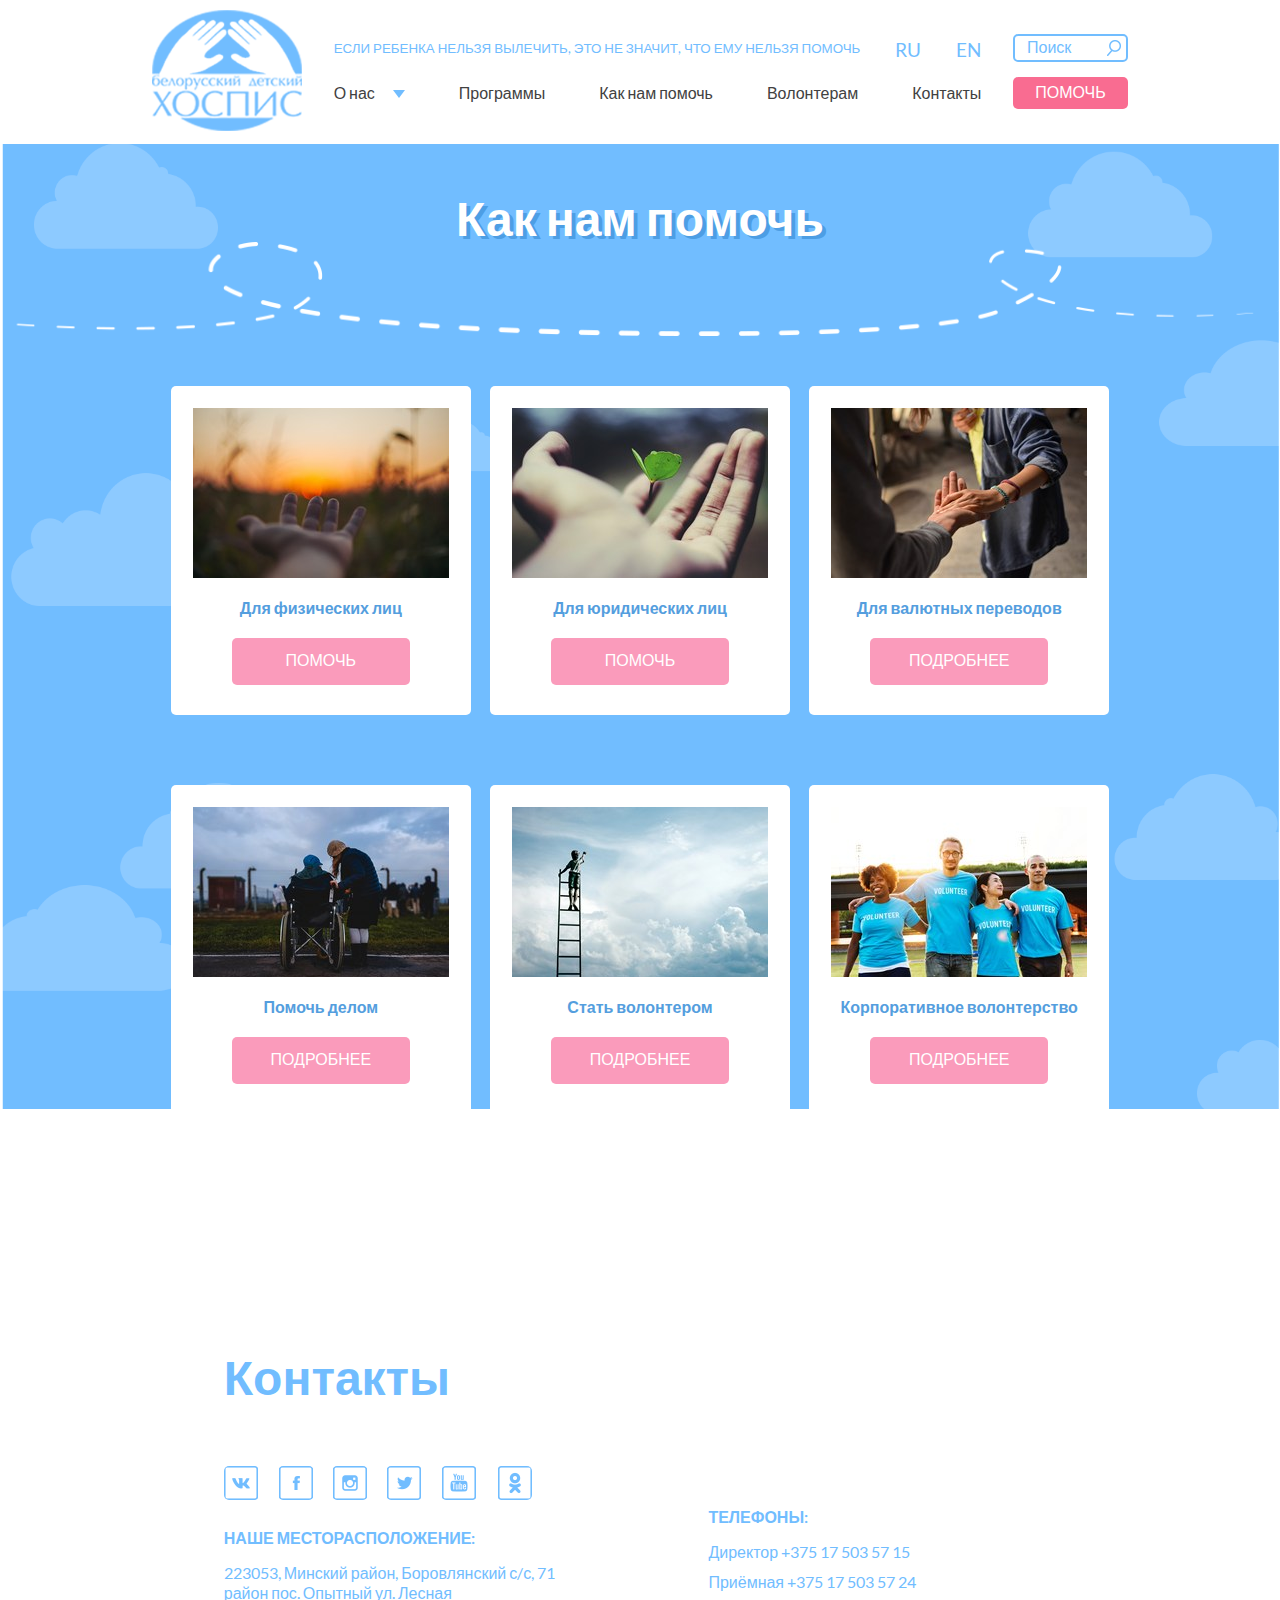
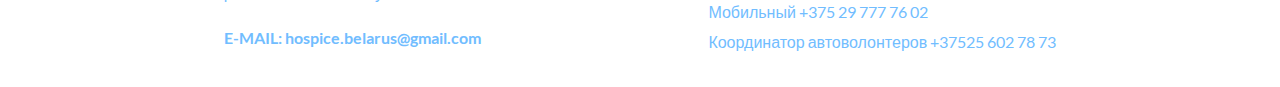
==== help.html @ 26481504 "remained one page" ====
<!DOCTYPE html>
	<html lang="ru">
	<head>
		<meta charset="UTF-8">
		<meta name="viewport" content="width=device-width, initial-scale=1, maximum-scale=1.0, user-scalable=no">  
		<title>Как нам помочь</title>

		<meta name="description" content="Новости белорусского детского ХОСПИСА" />
		<meta name="keywords" content="Белорусский детский ХОСПИС" />
		<link rel="shortcut icon" href="img/favicon.ico">
		
		<link rel="stylesheet" type="text/css" href="libs/slick/slick.css"/>
		<link rel="stylesheet" type="text/css" href="libs/slick/slick-theme.css"/>
		<link rel="stylesheet" href="css/fonts.css" />
		<link rel="stylesheet" href="css/main.css" />
		<link rel="stylesheet" href="css/media.css" />
	</head>
	<body>
	
	<div class="help">	

	<!--****** Header-section ******-->	

		<header class="header header--white">
			<div class="header__wrap">
				<a class="logo__wrap" href="home.html"> 
					<img class="logo"  src="img/logo-blue.png" alt="Logo">
				</a>	

				<div class="header__descr">	
					<div class="header__top">	
						<div class="header__text">Если ребенка нельзя вылечить, это не значит, что ему нельзя помочь</div>
						<div class="ru">RU</div>
						<div class="en">EN</div>							
					</div>
					
					<nav class="header__bottom">
						<a href="#" class="menu__icon">
							<span></span>
							<span></span>
							<span></span>
							<span></span>
						</a>
						<ul class="menu menu__links">
							<li class="menu__links-item menu__drop-down"><a href="#">О нас</a>
								<ul class="submenu">
						            <li class="submenu__links-item"><a class="submenu__links" href=#>История</a></li>
						            <li class="submenu__links-item"><a class="submenu__links" href="palliativ.html">Что такое паллиатив?</a></li>
						            <li class="submenu__links-item"><a class="submenu__links" href="team.html">Наша команда</a></li>
						            <li class="submenu__links-item"><a class="submenu__links" href=#>Наши попечители</a></li>
						            <li class="submenu__links-item"><a class="submenu__links" href="projects.html">Проекты</a></li>
						            <li class="submenu__links-item"><a class="submenu__links" href=#>Отчеты</a></li>
						            <li class="submenu__links-item"><a class="submenu__links" href=#>Лесная поляна</a></li>
						            <li class="submenu__links-item"><a class="submenu__links" href=#>Нам помогают</a></li>
						            <li class="submenu__links-item"><a class="submenu__links" href="library.html">Библиотека</a></li>
						            <li class="submenu__links-item"><a class="submenu__links" href="review.html">Отзывы</a></li>
						        </ul>
							</li>
							<li class="menu__links-item"><a href="#programmy">Программы</a></li>
							<li class="menu__links-item"><a href="help.html">Как нам помочь</a></li>
							<li class="menu__links-item"><a href="#volonteram">Волонтерам</a></li>
							<li class="menu__links-item"><a href="#contacts">Контакты</a></li>
						</ul>
									            
					</nav><!-- /end of Header__bottom -->	
				
				</div><!-- /end of Header__descr -->

				<div class="logo__input">
					<form action="#" method="post" class="search">
						<input type="search" name="search" placeholder="Поиск" class="search__input" />
					</form>	
					<a href="help.html" class="button button__help">Помочь</a>	
				</div>
			</div><!-- /end of Header__top -->				
		</header>

	<!--*************** Help-section ***************-->
	
		<section class="news section__bg">
			<h2 class="white__title">Как нам помочь</h2>
			
			<img class="line" src="img/line.png" alt="line">

			<div class="news__container">
				
				<div class="news__wrap">
				
					<div class="news__item">
						<div class="news__item-wrap">
						<div class="help__img">
							<img src="img/help/1.jpg" alt="Наша команда" class="help__img-item">
						</div>						
													
							<h4>Для физических лиц</h4>
							
						</div>	
						<button class="button button__more">Помочь</button>

					</div>
				</div>

				<div class="news__wrap">
					
					<div class="news__item">
						<div class="news__item-wrap">
							<div class="help__img">
							<img src="img/help/2.jpg" alt="Наша команда" class="help__img-item">
						</div>
							<h4>Для юридических лиц</h4>
							
						</div>	
						<button class="button button__more">Помочь</button>

					</div>
				</div>

				<div class="news__wrap">
					
					<div class="news__item">
						<div class="news__item-wrap">
							<div class="help__img">
							<img src="img/help/3.jpg" alt="Наша команда" class="help__img-item">
						</div>
							<h4>Для валютных переводов</h4>
							
						</div>	
						<button class="button button__more">Подробнее</button>
					</div>
				</div>

				<div class="news__wrap">
					
					<div class="news__item">
						<div class="news__item-wrap">
							<div class="help__img">
							<img src="img/help/4.jpg" alt="Наша команда" class="help__img-item">
						</div>
							<h4>Помочь делом</h4>
							
						</div>	
						<button class="button button__more">Подробнее</button>
					</div>
				</div>

				<div class="news__wrap">
					
					<div class="news__item">
						<div class="news__item-wrap">
							<div class="help__img">
							<img src="img/help/5.jpg" alt="Наша команда" class="help__img-item">
						</div>
							<h4>Стать волонтером</h4>
							
						</div>	
						<button class="button button__more">Подробнее</button>
					</div>
				</div>

				<div class="news__wrap">
					
					<div class="news__item">
						<div class="news__item-wrap">
							<div class="help__img">
							<img src="img/help/6.jpg" alt="Наша команда" class="help__img-item">
						</div>
							<h4>Корпоративное волонтерство</h4>
							
						</div>	
						<button class="button button__more">Подробнее</button>
					</div>
				</div>

			</div><!-- /end of News__container -->

			
			<img class="line-1" src="img/line.png" alt="line">

		</section><!-- /end of News -->

	<!--******* Contacts-section *******-->

		<section id="contacts" class="contacts contacts--white">
			<div class="contacts__container">
				
				<div class="contacts__wrap">
					<div class="contacts-1">
						<h2>Контакты</h2>
						<div class="scl__icons">
							<a href="#"><img src="img/scls-news/vk.png" alt="VK"></a>
							<a href="#"><img src="img/scls-news/fb.png" alt="Facebook"></a>
							<a href="#"><img src="img/scls-news/im.png" alt="Instagram"></a>
							<a href="#"><img src="img/scls-news/tw.png" alt="Twitter"></a>
							<a href="#"><img src="img/scls-news/yb.png" alt="Youtube"></a>
							<a href="#"><img src="img/scls-news/ok.png" alt="OK"></a>
						</div>					

						<h5>НАШЕ МЕСТОРАСПОЛОЖЕНИЕ:</h5>
						<p>223053, Минский район, Боровлянский с/с, 71<br> район пос. Опытный ул. Лесная</p>
						<h5>E-MAIL: <a class="mail" href="mailto:hospice.belarus@gmail.com">hospice.belarus@gmail.com</a></h5>
					</div>

					<div class="contacts-2">
						<h5>ТЕЛЕФОНЫ:</h5>
						<p>Директор <a class="tel" href="tel:+375175035715">+375 17 503 57 15</a></p>
						<p>Приёмная <a class="tel" href="tel:+375175035724">+375 17 503 57 24</a></p>
						<p>Мобильный <a class="tel" href="tel:+375297777602">+375 29 777 76 02</a></p>
						<p>Координатор автоволонтеров <a class="tel" href="tel:+375256027873">+37525 602 78 73</a></p>
					</div>	
				</div><!-- /end of Contacts__wrap -->

			</div><!-- /end of Contacts__container -->
		</section><!-- /end of Contacts -->

	</div><!-- /end of Our__news -->

		<script src="libs/jquery/jquery-1.11.2.min.js"></script>
		<script src="libs/slick/slick.min.js"></script>
		<script src="js/common.js"></script>
			
	</body>
	</html>
---- css/fonts.css ----
@font-face {
    font-family: 'Lato';
    font-style: normal;
    font-weight: 400;
    src: url('../fonts/Lato/Lato-Regular.eot');
    src: url('../fonts/Lato/Lato-Regular.eot?#iefix')format("embedded-opentype"),
    url('../fonts/Lato/Lato-Regular.woff') format('woff'),
    url('../fonts/Lato/Lato-Regular.ttf') format('truetype');
}
@font-face {
    font-family: 'Lato';
    font-style: italic;
    font-weight: 400;
    src: url('../fonts/Lato/Lato-Italic.eot');
    src: url('../fonts/Lato/Lato-Italic.eot?#iefix')format("embedded-opentype"),
    url('../fonts/Lato/Lato-Italic.woff') format('woff'),
    url('../fonts/Lato/Lato-Italic.ttf') format('truetype');
}
@font-face {
    font-family: 'Lato';
    font-style: normal;
    font-weight: 300;
    src: url('../fonts/Lato/Lato-Light.eot');
    src: url('../fonts/Lato/Lato-Light.eot?#iefix')format("embedded-opentype"),
    url('../fonts/Lato/Lato-Light.woff') format('woff'),
    url('../fonts/Lato/Lato-Light.ttf') format('truetype');
}
@font-face {
    font-family: 'Lato';
    font-style: italic;
    font-weight: 300;
    src: url('../fonts/Lato/Lato-LightItalic.eot');
    src: url('../fonts/Lato/Lato-LightItalic.eot?#iefix')format("embedded-opentype"),
    url('../fonts/Lato/Lato-LightItalic.woff') format('woff'),
    url('../fonts/Lato/Lato-LightItalic.ttf') format('truetype');
}
@font-face {
    font-family: 'Lato';
    font-style: normal;
    font-weight: bold;
    src: url('../fonts/Lato/Lato-Bold.eot');
    src: url('../fonts/Lato/Lato-Bold.eot?#iefix')format("embedded-opentype"),
    url('../fonts/Lato/Lato-Bold.woff') format('woff'),
    url('../fonts/Lato/Lato-Bold.ttf') format('truetype');
}
@font-face {
    font-family: 'Lato';
    font-style: italic;
    font-weight: bold;
    src: url('../fonts/Lato/Lato-BoldItalic.eot');
    src: url('../fonts/Lato/Lato-BoldItalic.eot?#iefix')format("embedded-opentype"),
    url('../fonts/Lato/Lato-BoldItalic.woff') format('woff'),
    url('../fonts/Lato/Lato-BoldItalic.ttf') format('truetype');
}
@font-face {
    font-family: 'Lato';
    font-style: normal;
    font-weight: 900;../
    src: url('../fonts/Lato/Lato-Black.eot');
    src: url('../fonts/Lato/Lato-Black.eot?#iefix')format("embedded-opentype"),
    url('../fonts/Lato/Lato-Black.woff') format('woff'),
    url('../fonts/Lato/Lato-Black.ttf') format('truetype');
}
@font-face {
    font-family: 'Lato';
    font-style: italic;
    font-weight: 900;
    src: url('../fonts/Lato/Lato-BlackItalic.eot');
    src: url('../fonts/Lato/Lato-BlackItalic.eot?#iefix')format("embedded-opentype"),
    url('../fonts/Lato/Lato-BlackItalic.woff') format('woff'),
    url('../fonts/Lato/Lato-BlackItalic.ttf') format('truetype');
}
---- css/main.css ----
html, body {
	width: 100%;
	margin: 0;
	padding: 0;
	font-family: 'Lato', sans-serif;
	font-size: 16px;
}
a.button,
.button {
	font-size: 1em;
	color: #fff;
	text-transform: uppercase;
	border-radius: 5px;
	border-color: transparent;
	margin-top: 15px;
	cursor: pointer;
}
input, 
.button, 
.button:hover, 
.button:active {
	outline: none;
}
/**************Header-section**************/

.header {
	padding: 10px 20px;
}
header.header--blue {
	background-color: #71bdff;
}
.header__wrap {
	width: 976px;
	max-width: 100%;
	height: auto;
	margin: 0 auto;
	display: -moz-flex;
	display: -ms-flex;
	display: -o-flex;
	display: -webkit-box;
	display: -ms-flexbox;
	display: flex;
	justify-content: space-between;
	-ms-align-items: center;
	align-items: center;
}
.logo {
	width: 150px;
	height: auto;
}
.header__top, 
.header__bottom {
	color: #fff;
	display: -webkit-box;
	display: -ms-flexbox;
	display: flex;
	-webkit-box-orient: horizontal;
	-webkit-box-direction: normal;
	    -ms-flex-direction: row;
	        flex-direction: row;
	-webkit-box-pack: start;
	    -ms-flex-pack: start;
	        justify-content: flex-start;
	padding: 0 20px;
}
.header__text {
	font-size: 0.8335em;
	text-transform: uppercase;
}
.ru, .en {
	font-size: 1.2em;
	line-height: 1;
	padding-left: 35px;
	cursor: pointer;
}
.ru:hover, 
.en:hover {
	color: #414141;
}
.search__input {
	padding-left: 12px;
	color: #fff;
	border-radius: 5px;
    border-color: #fff;
    width: 115px;
    height: 28px;
    background-color: #71bdff;
}
.search__input[type="search"]::-webkit-search-cancel-button { 
	-webkit-appearance: none; 
}
.search__input[type="search"] { 
    background: #71bdff;
    background: url(../img/search.png) no-repeat 95% 50%; 
    border: 2px solid #fff;
    font-size: 1em;
    line-height: 2.3;
}
::-webkit-input-placeholder { color: #fff; }
::-moz-placeholder {color: #fff; }
:-ms-input-placeholder { color: #fff; } 
:-o-input-placeholder { color: #fff; } 
.menu {	
	margin: 0;
    padding: 0;
    padding-top: 24px;
    width: 100%;
    list-style: none;
    display: flex;
    justify-content: space-between;
}
.menu__links-item {
	display: inline-block;
	list-style-type: none;
	font-size: 1em;
	position: relative;
	cursor: pointer;
}
.menu__links-item a {
	color: #414141;
	text-decoration: none;
}
.menu__links-item a:hover,
.menu__links-item a:active {
	color: #fff;
	border-bottom: 1px solid #fff;
}
.menu__drop-down {
	padding-right: 30px;
}
.menu__drop-down:after {
	position: absolute;
	border-top: 8px solid #71bdff;
    border-left: 6px solid rgba(0, 0, 0, 0);
    border-right: 6px solid rgba(0, 0, 0, 0);
    content: "";
    display: block;
    height: 0;
    vertical-align: top;
    width: 0;
    top: 7px;
    right: 0;
}
.menu__drop-down.menu__drop-down--active:after {
	border-top: 0;
	border-bottom: 8px solid #71bdff;
}
.header--blue .menu__drop-down:after {
	border-top: 8px solid #fff;
}
.header--blue .menu__drop-down.menu__drop-down--active:after {
	border-top: 0;
	border-bottom: 8px solid #fff;
}
.submenu--active {
	display: block !important;
}
ul.submenu {
    display: none;
    z-index: 1000;
    width: 194px;
    background-color: #59a9ef;
    padding: 10px;
    position: absolute;
    top: 61px;
    left: -20px;
    -webkit-transition: all 0.2s ease-out 0.15s;
    -o-transition: all 0.2s ease-out 0.15s;
    transition: all 0.2s ease-out 0.15s;
}
.submenu__links-item {
    display: block;
    border-bottom: 1px solid #fff;
    transition: color 0.3s ease-out;
}
.submenu__links {
    display: block;
    padding: 10px;
    padding-bottom: 5px;
    color: #414141;
    text-decoration: none;
    transition: all 0.3s ease-out;
}

.button__help {
	width: 115px;
	height: 32px;
	background-color: #f96c91;	
	margin-top: 15px;	
	    display: block;
    text-decoration: none;
    text-align: center;
    line-height: 1.92;
}
.button:hover,
.review .review__form-button:hover {
	background-image: -webkit-gradient(linear, left top, left bottom, from(#e3bac8), to(#e3608c));
	background-image: -webkit-linear-gradient(#e3bac8, #e3608c);
	background-image: -o-linear-gradient(#e3bac8, #e3608c);
	background-image: linear-gradient(#e3bac8, #e3608c);
}

/**************Adaptive menu**************/

.menu__icon {
	display: none;
	width: 45px;
    height: 35px;
    position: relative;
    left: 0;
    bottom: -13px;
    cursor: pointer;
    margin-right: 20px;
}
.menu__icon span {
	display: block;
	position: absolute;
	height: 9px;
	width: 100%;
	background: #fff;
	border-radius: 9px;
	opacity: 1;
	left: 0;
	-webkit-transform: rotate(0deg);
		-ms-transform: rotate(0deg);
			transform: rotate(0deg);
	-webkit-transition: .25s ease-in-out;
	-o-transition: .25s ease-in-out;
	transition: .25s ease-in-out;
}
.menu__icon span:nth-child(1) {
	top: 0px;
}
.menu__icon span:nth-child(2), .menu__icon span:nth-child(3) {
	top: 13px;
}
.menu__icon span:nth-child(4) {
	top: 26px;
}
.header__bottom.menu_state_open .menu__icon span:nth-child(1) {
	top: 18px;
	width: 0%;
	left: 50%;
}
.header__bottom.menu_state_open .menu__icon span:nth-child(2) {
	-webkit-transform: rotate(45deg);
		-ms-transform: rotate(45deg);
			transform: rotate(45deg);
}
.header__bottom.menu_state_open  .menu__icon span:nth-child(3) {
	-webkit-transform: rotate(-45deg);
		-ms-transform: rotate(-45deg);
			transform: rotate(-45deg);
}
.header__bottom.menu_state_open  .menu__icon span:nth-child(4) {
	top: 18px;
	width: 0%;
	left: 50%;
}
.header__bottom.menu_state_open .menu__links {
	display: -webkit-box;
	display: -ms-flexbox;
	display: flex; 
	-webkit-box-orient: vertical; 
	-webkit-box-direction: normal; 
	    -ms-flex-direction: column; 
	        flex-direction: column;
	line-height: 30px; 
	position: absolute;   
    top: 143px;
    width: 100%;
    z-index: 900;
    background-color: #fff;
    left: 0;
    padding: 20px;
}
.header__bottom.menu_state_open .menu__links-item {
	width: fit-content;
}
.header__bottom.menu_state_open ul.submenu {
	top: 34px;
}
.header__bottom.menu_state_open .menu__drop-down:after {
	top: 11px;
}

/***************Slider-main-section***************/

.slider__main {
	width: 100%;
	height: 716px;
	overflow: hidden;
}
.slider__section {
	width: 900px;
    max-width: 100%;
    height: auto;
    background-color: #fff;
    padding-top: 35px;
    margin: 0 auto;
}
.center img {
	width: 900px;
    height: auto;
}
.slick-list {
	overflow: visible !important;
}
.slider__main .slick-dots {
	bottom: 209px;
}
.slider__main .slick-dots li button:before {
	top: 63px !important;
	color: #71bdff !important;
	font-size: 15px;
}
.slider__main .slick-slider {
    margin:0 -69px;
}
.slider__main .slick-slide {
    text-align:center;
    margin-right: 90px;
    margin-left: 18px;
}
.slider__main h3 {
	position: relative;
    bottom: 537px;
    left: -166px;
    font-size: 3em;
    color: #fa9bbb;
}
.slider__section p {
	position: relative;
    bottom: 537px;
    left: 72px;
    font-size: 1em;
    color: #5a5a5a;
}
.slick-slide {
	outline: none !important;
}
.sponsors .slick-slide img {
	width: 100px;
}
.slider__section .button__more {
	position: absolute;
	background-color: #71bdff;
    top: 520px;
    margin-left: 70px;
}
.slider__section .button__more:hover {
	background-image: -webkit-gradient(linear, left top, left bottom, from(#a0d0f9), to(#52a1e7));
	background-image: -webkit-linear-gradient(#a0d0f9, #52a1e7);
	background-image: -o-linear-gradient(#a0d0f9, #52a1e7);
	background-image: linear-gradient(#a0d0f9, #52a1e7);
}

/***************Description-section***************/

.description {
	background-color: #fff;
    max-width: 830px;
    width: 100%;
    height: auto;
    margin: 0 auto 5em;
}
.description h2 {
	color: #71bdff;
	font-size: 3em;
	font-weight: bold;
	text-align: center;
	padding-top: 10px;
	padding-bottom: 30px;
	margin-bottom: 0;
}
.description__wrap p {
	padding: 0 20px;
}
.description__wrap .button__more {
	background-color: #71bdff;
}
.description__wrap .button__more:hover {
    background-image: -webkit-gradient(linear, left top, left bottom, from(#a0d0f9), to(#52a1e7));
    background-image: -webkit-linear-gradient(#a0d0f9, #52a1e7);
    background-image: -o-linear-gradient(#a0d0f9, #52a1e7);
    background-image: linear-gradient(#a0d0f9, #52a1e7);
}

/**************News-section**************/

.news {
	background-attachment: fixed;
	background-image: url(../img/news-bg.png);
	background-size: cover;
    background-repeat: no-repeat;
    background-position: center center;
    width: 100%;
	height: auto;
	margin: 0 auto;
}
.line,
.line__blue {
	max-width: 100%;
    margin: 0 auto;
    display: block;
}
.white__title {
	color: #fff;
	font-size: 3em;
	font-weight: bold;
	line-height: 1;
	text-align: center;
	padding-top: 50px;
	margin-bottom: 0;
	margin-top: 0;
    text-shadow: 4px 3px 0px #4d9ee4;
}
.news__container {
	width: 960px;
	max-width: 100%;
	margin: 0 auto;
	display: -webkit-box;
	display: -ms-flexbox;
	display: flex;
 	-webkit-box-align: start;
 	    -ms-flex-align: start;
 	        align-items: flex-start; 
	-webkit-box-pack: center; 
	    -ms-flex-pack: center; 
	        justify-content: center;
	-ms-flex-wrap: wrap;
	    flex-wrap: wrap;
	padding-top: 20px;
}
.news__wrap {
	width: 300px;
	height: auto;
	display: -webkit-box;
	display: -ms-flexbox;
	display: flex;
	-webkit-box-orient: vertical;
	-webkit-box-direction: normal;
	    -ms-flex-direction: column;
	        flex-direction: column;
	-webkit-box-pack: center;
	    -ms-flex-pack: center;
	        justify-content: center;
	margin: 0 1%;
	cursor: pointer;
}
.news__wrap h3 {
	color: #fff;
	font-size: 1em;
	font-weight: bold;
	text-align: center;
	text-transform: uppercase;
}
.news__item {
	border-radius: 5px;
	background-color: #fff;
}
.news__item-wrap {
	padding: 22px;
	padding-bottom: 0;
}
.news__item-wrap img {
	width: 435px;
	max-width: 100%;
	height: auto;
}
.news__item-wrap h4 {
	font-size: 1.2em;
	font-weight: bold;
	color: #549ede;
	text-align: center;
	margin-top: 20px;
	margin-bottom: 20px;
}
.news__descr {
	font-size: 0.87em;
	color: #4e4e4e;
	height: 70px;
	overflow: hidden;
	transition: height 0.3s ease-out;
}
/*.news__wrap:hover .news__descr {
	height: 120px;
	
}*/
/*.descr{
    display:none;
    margin-left:-350px;
    padding:10px;
    margin-top:17px;
    background:#f3f3f3;
    height:200px;
   
}
.poster:hover .descr{
    display:block;
    position:absolute;
    top:120px;
    z-index:9999;
    width:400px;
}*/
.button__more {
	width: 178px;
    height: 47px;
    background-color: #fa9bbb;
    display: block;
    margin: 0 auto;
    position: relative;
    top: 23px;
}
.news__more {
	display: block;
	font-size: 1em;
	color: #fff;
	text-align: center;
	cursor: pointer;
	padding-top: 80px;
	padding-bottom: 52px;
	text-decoration: none;
}
.news__more:hover {
	color: #414141;
}

/************Sponsors-section************/

.sponsors {
	background-color: #fff;
    width: 1170px;
    max-width: 100%;
    height: 400px;
    margin: 0 auto;
    padding: 0 10px;
}
.sponsors h2 {
	color: #6eace1;
	font-size: 3em;
	font-weight: bold;
	text-align: center;
	padding-top: 10px;
	padding-bottom: 30px;
}
.sponsors__wrap {
	width: 100%;
}
.sponsors .slick-dots li button:before {
	color: #71bdff !important;
	font-size: 15px;
}
.sponsors .slick-list {
	padding-bottom: 53px;
	overflow:hidden !important;
}
.sponsors .slick-prev {
    top: 30%;
    left: -118px;
    height: 62px;
    width: 62px;
    background: url("../img/prev.png") no-repeat 0 0;
}
.sponsors .slick-next {
    top: 30%;
    right: -93px;
    height: 62px;
    width: 62px;
    background: url("../img/next.png") no-repeat 0 0; 
}
.slick-prev:before, .slick-next:before {
    content: none;
}
.slick-slide img {
	margin: 0 auto !important;
}

/****************Contacts-section****************/

.contacts {
	width: 100%;
	background-color: #71bdff;
}
.contacts__container {
	color: #fff;
    padding: 50px 20px 25px;
    display: -webkit-box;
    display: -ms-flexbox;
    display: flex;
    -webkit-box-orient: horizontal;
    -webkit-box-direction: normal;
    -ms-flex-direction: row;
    flex-direction: row;
    -webkit-box-pack: justify;
        -ms-flex-pack: justify;
            justify-content: space-between;
    width: 77%;
    margin: 0 auto;
}
.contacts__wrap h2 {
	color: #fff;
	font-size: 3em;
	font-weight: bold;
    text-shadow: 4px 3px 0px #4d9ee4;
    margin-top: 0;
    margin-bottom: 30px;
}
.contacts__wrap h5, 
.contacts__wrap p {
	font-size: 1em;
}
.contacts__wrap h5 {
	margin-top: 25px;
	margin-bottom: 15px;
}
.contacts__wrap p {
	margin-bottom: 10px;
	margin-top: 10px;
}
.scl__icons {
	display: inline-block;
}
.scl__icons a {
	padding-right: 15px;
}
.scl__icons img {
	border-radius: 5px;
}
/*.scl__icons img:hover {
	-webkit-transform: scale(1.1);
	    -ms-transform: scale(1.1);
	        transform: scale(1.1);
}*/
.tel, .mail {
	color: #fff;
	text-decoration: none;
}
.tel:hover, .mail:hover {
	color: #414141;
}
.contacts__map {
	max-width: 100%;
}
#map { 
    position: relative; 
}
#Ymap { 
    height: 100%; 
    position: absolute; 
    top: 0; 
    left: 0; 
    width: 100%; 
}
.ymaps-2-1-68-svg-icon-content ymaps {
	position: absolute;
    left: -30px;
    top: -35px;
    width: 60px;
    height: 85px;
    background-position: 0px 0px;
    background-size: 60px 85px;
	background-image: url(../img/marker.png);
	z-index: 1000;
}
.map__wrap {
    position: relative;
}

/**********!!!!!!!!!!!!!Our__news!!!!!!!!!!!!!***********/

/******Header-section******/

header.header--white {
	background-color: #fff;
}
.header--white .header__top, 
.header--white .header__bottom {
	color: #71bdff;
}
.header--white .menu__links-item a:hover,

.header--blue .header__bottom.menu_state_open .menu__links-item a:hover {
    color: #71bdff;
     border-bottom: 1px solid #71bdff;
}
.header--white .submenu--active .submenu__links:hover,
.header--blue .submenu--active .submenu__links:hover {
    color: #fff;
    border: none;
}
.header--white ::-webkit-input-placeholder { color: #71bdff; }
			::-moz-placeholder {color: #71bdff; }
			:-ms-input-placeholder { color: #71bdff; } 
			:-o-input-placeholder { color: #71bdff; } 
.header--white .search__input[type="search"] { 
    background: url(../img/search-blue.png) no-repeat 95% 50%; 
    border: 2px solid #71bdff;
}
.header--white .search__input {
    color: #71bdff;
}
.header--white .menu__icon span {
	background: #71bdff;
}
/*.header--white ul.submenu {
    background-color: #59a9ef;
}*/

/*************News-section*************/

.our__news .news__wrap,
.projects .news__wrap,
.help .news__wrap {
	padding-bottom: 70px;
}
.section__bg {
	background-image: url(../img/news-bg-blue.png);
	background-size: cover;
    background-repeat: no-repeat;
    background-position: center center;
}
.pagination {
	padding: 20px; 
	clear:both;
	position: relative;
    z-index: 1;
}
.pagination ul {
	text-align: center;
	padding: 0;
}
.pagination ul li {
	display: inline-block; 
	margin: 0 1px; 
	vertical-align: middle; 
	line-height: 12px; 
	padding: 2px 6px;
}
.pagination ul li a, 
.pagination ul li span {
	color: #fff;
	text-decoration: none;
} 
.pagination ul li a:hover, 
.pagination ul li span:hover {
	color: #666f80; 
	border-radius: 1px;
}
.pagination ul li a.prev, 
.pagination ul li a.next {
	font-weight: bold;
}
.pagination ul li.active a, 
.pagination ul li.active span {
	color: #2d4c80; 
	font-size: 16px; 
	font-weight: bold;
}
.pagination ul li.active a:hover, 
.pagination ul li.active span:hover {
	background: none;
} 
.pagination ul li.active a {
	color: #2d4c80; 
	font-size: 16px; 
	font-weight: bold;
}
.line-1 {
	max-width: 100%;
	display: block;
	margin: 0 auto;
	margin-top: -50px;
    padding-bottom: 60px;
    position: relative;
    z-index: 0;
}

/***********Contacts-section***********/

.contacts--white {
    background-color: #fff;
}
.contacts--white .contacts__wrap h2 {
	color: #71bdff;
	font-size: 3em;
	font-weight: bold;
	text-shadow: none;
	text-align: left;
	padding-top: 10px;
	padding-bottom: 30px;
}
.contacts--white .contacts__container {
	display: block;
	color: #71bdff;
}
.contacts--blue .contacts__wrap,
.contacts--white .contacts__wrap {
	display: -moz-flex;
	display: -ms-flex;
	display: -o-flex;
	display: -webkit-box;
	display: -ms-flexbox;
	display: flex;
	-moz-flex-direction: row;
	-ms-flex-direction: row;
	-o-flex-direction: row;
	-webkit-box-orient: horizontal;
	-webkit-box-direction: normal;
	        flex-direction: row;
	-ms-flex-pack: distribute;
	    justify-content: space-around;
	-ms-align-items: flex-end;
	-webkit-box-align: end;
	    -ms-flex-align: end;
	        align-items: flex-end;
}
.contacts--white .contacts__wrap .tel, 
.contacts--white .contacts__wrap .mail  {
    color: #71bdff;
}
.contacts--white .contacts__wrap .tel:hover, 
.contacts--white .contacts__wrap .mail:hover {
    color: #414141;
}

/**********!!!!!!!!!!!!! Palliativ !!!!!!!!!!!!!***********/

.colored__title {
	background-image: url(../img/news-bg.png);
	background-size: cover;
    background-repeat: no-repeat;
    background-position: center bottom;
    width: 100%;
	height: 150px;
	display: flex;
    flex-direction: column;
    align-items: center;
    justify-content: space-around;
    padding-top: 30px;
    padding-bottom: 30px;
}
.colored__title .white__title {
	margin: 0;
	padding: 0 10px;
	position: relative;
    z-index: 25;
    top: 40px;;
}

/*********Palliativ__descr*********/

.section__wrap {
	width: 960px;
    max-width: 100%;
    margin: 0 auto;
    padding-top: 20px;
    /*padding-bottom: 25px;*/
}
.section__padding {
	padding: 0 20px;
}
.page__text {	
	font-size: 1.11em;
	line-height: 1.25;
    color: #4e4e4e;
}
.page__subtitle {
	font-size: 1.25em;
	line-height: 1.25;
  	color: #6eace1;
  	text-transform: uppercase;
  	margin: 25px 0;
}
.page__img {
	display: block;
	width: 820px;
	max-width: 100%;
	height: auto;
	margin: 0 auto;
}
.palliativ__descr ul {
	padding: 0;
	list-style-type: none;
}
.palliativ__descr ul li {
	position: relative;
	padding-left: 20px;
}
.palliativ__descr ul li:before {
	position: absolute;
    content: "-";
    top: 0;
    left: 0;
}
.palliativ__order {
	counter-reset:oli;
  	list-style-type:none;
  	padding: 0;
}
.palliativ__order li {
	counter-increment:oli;
}
.palliativ__order li:before {
	position: absolute;
	content: counter(oli)". ";
    font-weight: bold;
    font-size: 1.2em;
    color: #4e4e4e;
    display: inline-block;
    min-width: 2em;
    text-align: left;
    line-height: 1.21;
}
.palliativ__strong {
	padding-left: 25px;
}

/*Share-section*/

.form__title {
  	font-size: 1.11em;
  	color: rgb(110, 172, 225);
  	font-weight: bold;
  	text-transform: uppercase;
  	line-height: 1.875;
}

/*Comments-section*/

.comments__wrap,
.review__form-wrap {
	display: -webkit-flex;
	display: -moz-flex;
	display: -ms-flex;
	display: -o-flex;
	display: flex;
	-ms-align-items: flex-end;
	align-items: flex-end;
}
.comments__label,
.comments__input,
.review__form-label,
.review__form-input {
	display: -webkit-flex;
	display: -moz-flex;
	display: -ms-flex;
	display: -o-flex;
	display: flex;
	-webkit-flex-direction: column;
	-moz-flex-direction: column;
	-ms-flex-direction: column;
	-o-flex-direction: column;
	flex-direction: column;
}
.comments__textarea,
.review__form-textarea {
	margin-right: 55px;
}
.comments__area,
.comments__input-data,
.review__form-area,
.review__form-input-data {
  	border: 1.5px solid #6eace1;
  	border-radius: 3px;
  		padding-left: 10px;
}
.comments__area,
.review__form-area {
	padding-top: 10px;
}
.comments__input-data,
.review__form-input-data {
	margin-top: 29px;

	color: rgb(110, 172, 225);
    width: 230px;
    max-width: 100%;
    height: 32px;
}
.comments__button,
.review__form-button {
  	border-radius: 3px;
  	background-color: rgb(113, 189, 255);
  	width: 243px;
  	height: 33px;
  	margin-top: 29px;
  	text-transform: none;
}
.comments__button:hover,
.review__form-button:hover {
	background-image: linear-gradient(#a0d0f9, #52a1e7);
}
.line__blue {
	margin: 50px auto;
}
.palliativ ::-webkit-input-placeholder,
.review ::-webkit-input-placeholder { color: #4e4e4e; }
.palliativ ::-moz-placeholder,
.review ::-moz-placeholder {color: #4e4e4e; }
.palliativ :-ms-input-placeholder,
.review :-ms-input-placeholder { color: #4e4e4e; } 
.palliativ :-o-input-placeholder,
.review :-o-input-placeholder { color: #4e4e4e; } 

.palliativ textarea::-webkit-input-placeholder,
.review textarea::-webkit-input-placeholder {
	color: #4e4e4e;
	font-family: Arial;
}

/*Contacts*/

.contacts--blue .contacts__container {
	display: block;
}

/*****************Library-page*****************/

.library__text,
.team__text {
  	font-size: 1.111em;
  	color: rgb(255, 255, 255);
  	line-height: 1.55;
  	margin-top: 40px;
  	margin-bottom: 40px;
  	padding: 0 20px;
}

.library .news__wrap {
	margin: 0 3% 7%;
}

/*****************Review-page*****************/

.review__container {
	width: 960px;
    max-width: 100%;
    margin: 0 auto;
    display: -webkit-flex;
    display: -moz-flex;
    display: -ms-flex;
    display: -o-flex;
    display: flex;
    -webkit-flex-direction: column;
    -moz-flex-direction: column;
    -ms-flex-direction: column;
    -o-flex-direction: column;
    flex-direction: column;
}
.review__wrapper {
	padding: 0 20px;
	/*max-width: 100%;*/

}
.review__item {
	position: relative;
  	background-color: rgb(255, 255, 255);
  	box-shadow: -1.147px 1.638px 11.4px 0.6px rgba(24, 20, 20, 0.18);
  	border-radius: 4px;
  	/*width: 670px;*/
  	max-width: 670px;
    height: 160px;
    padding: 35px 30px 55px;
    margin-top: 90px;
    /*clear: both;*/
}
.review__item:before {
   	content: '';
    border: 1px solid transparent;
    border-right: 40px solid transparent;
    border-bottom: 56px solid white;
    position: absolute;
    left: 12%;
    /* margin-left: -12px; */
    top: -52px;
    transform: rotate(-11deg);
    width: 0;
}
.review__wrapper-right {
	 align-self: flex-end;
}
.review__wrap {
	overflow: hidden;
	line-height: 20px;
	display: -webkit-box;
	-webkit-line-clamp: 7;
	-webkit-box-orient: vertical;
	/*max-height: 152px;*/
}
.review__item.open {
	height: auto;
}
.review__item.open .review__wrap {
    -webkit-line-clamp: inherit;
}
.review__text {
  	font-size: 1em;
  	color: rgb(78, 78, 78);
  	line-height: 1.4;
  	margin: 0;
  	height: auto;
  	/*max-height: 152px;*/
}
.review__name {
  	font-size: 1.11em;
  	color: rgb(113, 189, 255);
  	line-height: 1.157;
  	float: right;
}
.review__button {
	/*display: none;*/
	font-size: 2.5em;
    /* width: 20px; */
    /* height: 20px; */
    color: #71bdff;
    transform: rotate(-90deg);
    position: absolute;
    bottom: 7px;
    left: 50%;
    transform: translate(-50%) rotate(-90deg);
    cursor: pointer;
}
.review__item:hover .review__button {
  	animation: swing 0.6s ease;
   	animation-iteration-count: infinite;
}
@keyframes swing {
  	15% {
    	transform: translate(-50%) rotate(-90deg) translateX(9px);
  	}
  	50% {
    	transform: translate(-50%) rotate(-90deg) translateX(6px);
  	}
  	100% {
    	transform: translate(-50%) rotate(-90deg) translateX(0);
  	}
}
.review__item.open .review__button {
	transform: translate(-50%) rotate(90deg);
	animation: none;
}

.review__form-subtitle {
	color: #fff;
}
.review__form-area,
.review__form-input-data {
	border: 1.5px solid transparent;
}
.review__form-label {
	width: 100%;
    padding: 0 20px;
}
.review__form-button {
	background-color: #f96c91;
}
.review__form {
	padding-top: 40px;
	padding-bottom: 40px;
}

/*****************Team-page*****************/

.team__container {
	width: 960px;
	max-width: 100%;
	margin: 0 auto;
	padding-top: 20px;
	padding-bottom: 60px;
}
.team__title {
  	font-size: 1.8em;
  	color: rgb(255, 255, 255);
  	line-height: 0.926;
  	text-shadow: 4.774px 5.119px 0px rgba(84, 154, 214, 0.64);
	text-align: center;
}
.team__wrap {
	height: auto;
    display: grid;
    padding: 22px 20px;
    grid-template-columns: repeat(auto-fill, minmax(285px, 1fr));
    margin: 0 auto;
    /* text-align: center; */
    grid-column-gap: 1.2em;
    grid-row-gap: 2.5em;
    /*margin-top: 40px;*/
}
.team__item {
  	border-radius: 5px;
    background-color: rgb(255, 255, 255);
    box-shadow: 5.314px 5.314px 55.86px 1.14px rgba(113, 189, 255, 0.64);
    width: 255px;
    /* max-width: 255px; */
    height: auto;
    padding: 28px 20px;
    margin: 0 auto;
}

.team__img {
	max-width: 100%;
    height: 230px;
    overflow: hidden;
    position: relative;
} 
.team__img-item {
	min-width: 100%;
    height: 100%;
    /* object-fit: scale-down; */
    position: absolute;
    /*padding-top: -2%;*/
    top: 0;
    left: 50%;
    transform: translate(-50%);
}
.team__cell {
	font-size: 1em;
	margin-top: 28px;
  	box-shadow: -1.147px 1.638px 11.4px 0.6px rgba(24, 20, 20, 0.18);
  	/*width: 100%;*/
  	height: 85px;
  	display: flex;
    flex-direction: column;
    justify-content: center;
    -ms-align-items: center;
    align-items: center;
    padding: 0 10px;
    cursor: pointer;
    text-decoration: none;
}
.team__cell:hover  {
	box-shadow: 0.314px 4.314px 46.86px 0.14px rgba(113, 189, 255, 0.64);
}
.team__name {
  	color: rgb(84, 158, 222);
  	font-weight: bold;
  	line-height: 1.2;
  	text-align: center;
  	margin: 0;
}
.team__subtitle {
  	color: rgb(78, 78, 78);
    text-align: center;
    line-height: 1.3;
    margin: 0;
    padding-top: 5px;
}

/************Team-page/////////////////************/

.team-page__descr {
	padding-top: 60px;
}
.team-page .team__item {
	float: left;
	margin-right: 60px;
	margin-bottom: 30px;
}

/************Projects-page/////////////////************/

.projects .news__item {
	position: relative;
}
.ribbon,
.ribbon__triangle-l,
.ribbon__triangle-r {
	opacity: 0;
	transition: opacity 0.3s ease-out;
}
.ribbon {
    position: absolute;
    left: 155px;
    top: 35px;
   	border-bottom: 40px solid #fa9bbb;
    border-left: 33px solid transparent;
    border-right: 44px solid transparent;
    height: 0;
    width: 125px;
    transform: rotate(49deg);
    z-index: 100;
    /*transition: 1s;*/
}


 
.ribbon__title {
    font-size: 17px;
    line-height: 1.4;
    color: #fff;
    padding-top: 6px;
    text-shadow: 1px 1px 2px rgba(0,0,0,0.2);
    text-align: center;
    margin: 0;
}
 
.ribbon__triangle-l {   
    position: absolute;
    left: 175px;
    top: -8px;
    z-index: 100;
    width: 0;
	height: 0;
	border-bottom: 8px solid #c66d90; 
	border-right: 8px solid transparent;	
}
 
.ribbon__triangle-r {
    position: absolute;
    left: 300px;
    top: 135px;
    z-index: 100;
    width: 0;
    height: 0;
    border-bottom: 9px solid #c66d90;
    border-right: 7px solid transparent;
}
.projects .news__item:hover .ribbon,
.projects .news__item:hover .ribbon__triangle-l,
.projects .news__item:hover .ribbon__triangle-r {
	opacity: 1;
}
.ribbon-blue {
	border-bottom: 40px solid #5cc7e7;
}
.ribbon__triangle-l-blue {
	border-bottom: 8px solid #37a3c7;
}
.ribbon__triangle-r-blue {
	border-bottom: 9px solid #37a3c7;
}

.projects .news__item-wrap h4 {
	font-size: 1em;
}


/************Help-page/////////////////************/

.help .news__container {
	padding-top: 50px;
}
.help .news__item-wrap h4 {
	font-size: 1em;
}
.help__img {
	max-width: 100%;
    height: 170px;
    overflow: hidden;
    position: relative;
} 

.help__img-item {
	min-width: 100%;
    height: 100%;
    /* object-fit: scale-down; */
    position: absolute;
    /*padding-top: -2%;*/
    top: 0;
    left: 50%;
    transform: translate(-50%);
}
.help .button__more {
	position: inherit;
    margin-bottom: 30px;
}

/*.help .news__wrap {
	margin-bottom: 40px;
}*/
---- css/media.css ----
/*==========  Desktop First M
ethod  ==========*/

/* Large Devices, Wide Screens */

@media only screen and (max-width: 1600px) {

/**************Contacts**************/

    .contacts__map {
        width: 500px;
        padding: 50px 60px 0;
        padding-left: 10px;
        overflow: hidden;
    }
    
/****** Home-page/////Sponsors-section ******/

    .sponsors .slick-next, .sponsors .slick-prev {
        display: none !important;
    }
    
}

@media only screen and (max-width: 1200px) {
    
/****************Header-section****************/

    .menu {
        padding-right: 22px;
    }

/***********Contacts-section***********/

    .contacts__container {
        flex-direction: column;
        align-items: center;
    }   
    .contacts__wrap {
        text-align: center;
    }
    .contacts__map {
        padding-left: 0;
        width: 405px;
    }    
    
/**********Home-page/////Slider-main-section**********/ 

    .slider__main h3 {
        left: 50%;
        -webkit-transform: translateX(-50%);
                transform: translateX(-50%);
        margin-left: 35px;
    }
    
/**************Home-page/////Sponsors**************/

    .sponsors {
        width: auto; 
    }

/***************Our__news-page////Contact-section***************/

    .contacts--blue .contacts__wrap h2,
    .contacts--white .contacts__wrap h2 {
        text-align: center;
    }
    
}
 
/* Medium Devices, Desktops */

@media only screen and (max-width: 992px) {
    
/************Header-section************/
    
    .menu__icon {
        display: block;
    }
    .menu {
        display: none;
    }
    ul.submenu > li > a {
        padding-bottom: 5px;
        padding-top: 0;
    }

/***********Contacts-section***********/
    
    .contacts__container {
        padding-top: 40px;
    }
    .scl__icons a {
        padding-right: 0;
    }

/**********Home-page///Slider-section**********/

    .news__wrap {
        margin-top: 3%;
    }
   
}

@media only screen and (max-width: 880px) {

/**********Home-page/////Slider-main-section**********/

    .slider__main .slick-slide img {
        margin: 0 -3%!important;
    }

/************Our__news-page////Contacts************/

    .contacts--blue .contacts__wrap,
    .contacts--white .contacts__wrap {
        -moz-flex-direction: column;
        -o-flex-direction: column;
                flex-direction: column;
        -ms-align-items: center;
                align-items: center;
    } 

/************Review-page************/

    .review__form-wrap {
        display: -webkit-flex;
        display: -moz-flex;
        display: -ms-flex;
        display: -o-flex;
        display: flex;
        -webkit-flex-direction: column;
        -moz-flex-direction: column;
        -ms-flex-direction: column;
        -o-flex-direction: column;
        flex-direction: column;
        -ms-align-items: center;
        align-items: center;
    }   
    .review__form-textarea {
        margin-right: 0;
        display: flex;
    align-items: center;
    }
    .review__form-subtitle {
        text-align: center;
    }
}

/* Small Devices, Tablets */

@media only screen and (max-width: 768px) {

/**************Header-section**************/

    .header__text {
        margin-bottom: 26px;
        font-size: 14px;
    }
    .ru {
        padding-left: 0;
        font-size: 18px;
    }
    .en {
        padding-left: 10px;
        font-size: 18px;
    }
    .search {
        padding-top: 0;
        padding-top: 0;
        padding-left: 0;
        margin: 0 auto;
    }   
    .menu__icon {
        bottom: 0;
    } 

/**************News-section**************/

    .news__container {
        padding-top: 20px;
    }
    .news__title, .sponsors h2 {
        padding-right: 15px;
        padding-left: 15px;
    }
    .news__wrap {
        width: 43%;
    }  

/***************Palliativ-page/////Colored__title***************/

   /* .palliativ .colored__title .line {
        position: relative;
        top: 56px;
    }
    .colored__title .white__title {
        padding-left: 10px;
        padding-right: 10px;
    }*/

/*****Comments*****/

    .comments__wrap {
        display: -webkit-flex;
        display: -moz-flex;
        display: -ms-flex;
        display: -o-flex;
        display: flex;
        -webkit-flex-direction: column;
        -moz-flex-direction: column;
        -ms-flex-direction: column;
        -o-flex-direction: column;
        flex-direction: column;
        -ms-align-items: center;
        align-items: center;
    }
    .comments__textarea {
        margin-right: 0;
    }
    .share__wrap, 
    .comments__subtitle {
        text-align: center;
    }

    /**************Team-page////////**************/

    .team-page .team__item {
        float: none;
        margin: 0 auto 30px;
    }
    .team-page__subtitle {
        text-align: center;
    }

    /******Projects-page///////******/

    .projects .news__item-wrap h4 {
        font-size: 0.8em;
    }
}

@media only screen and (max-width: 550px) {

/**************Header-section**************/

    .logo {
        width: 100px;
    }
    .header {
        padding: 10px;
    }
    .header__top {
        padding: 0 10px;
    }
    .header__bottom.menu_state_open .menu__links {
        top: 132px;
    }

/***************News-section***************/
    
    .news__wrap {
        width: 70%;
    }

/***************Palliativ-page/////Colored__title***************/

    /*.colored__title .white__title {
        padding-top: 26px;
    }*/
    /*.team-page .colored__title .white__title {
        padding-top: 70px;
    }*/

/***************Library-page/////***************/

    .library .news__wrap {
        margin: 0 3% 14%;
    }

/***************Review-page/////***************/

    .review__form-area {
        width: 95%;
    max-width: 100%;
    margin: 0 auto;
    }
}   

/* Extra Small Devices, Phones */

@media only screen and (max-width: 500px) {
    
/****************Header-section****************/

    .logo__wrap {
        padding-top: 9px;
        padding-left: 0px;
    }
    .header__top {   
        display: none;
    }
    .header__bottom.menu_state_open .menu__links {
        top: 112px;
    }

/*************Contacts-section*************/ 

    .contacts__map {
        width: 350px;
    }

/***************Home-page/////Sponsors-section***************/

    .sponsors {
        padding: 0 20px;
    }

   
/*************Our__news-page////Pagination*************/

    .pagination {
        padding-bottom: 53px;
    }

/*************Review-page*************/

    .review__button {
        left: 10%;
    }
 
}

@media only screen and (max-width: 476px) {

/************Home-page////Sponsors-section************/

    .sponsors {
        height: 480px;
    }
}

@media only screen and (max-width: 450px) {

/**********Home-page////Slider-main-section**********/

    .slider__main .slick-dots {
        bottom: 265px;
    }

}

@media only screen and (max-width: 430px) {
    
/*************News-section*************/

    .news__wrap {
        width: 80%;
    }

/************Contacts-section************/

    .contacts__map {
        width: 310px;
        height: 310px;
    }

}

@media only screen and (max-width: 400px) {
    
/************Contacts-section************/

    .contacts__map {
        width: 250px;
        height: 250px;
    }

/************Palliativ-page//////************/

    .comments__label {
            width: 243px;
    }

/**********Team-page/////**********/

    .team__wrap {
        padding: 22px 10px;
    }

/**********Team-page/////**********/

    .team-page__wrap {
        padding: 0 10px;
    }
    
}

/* Custom, iPhone Retina */
@media only screen and (max-width: 350px) {

/*************Header-section*************/

    .menu__icon {
        margin-right: 0;
    }
}

/*==========  Other Methods  ==========*/

@media only screen and (min-width: 1450px) {
   
}

@media only screen and (min-width: 2120px) {
    
}
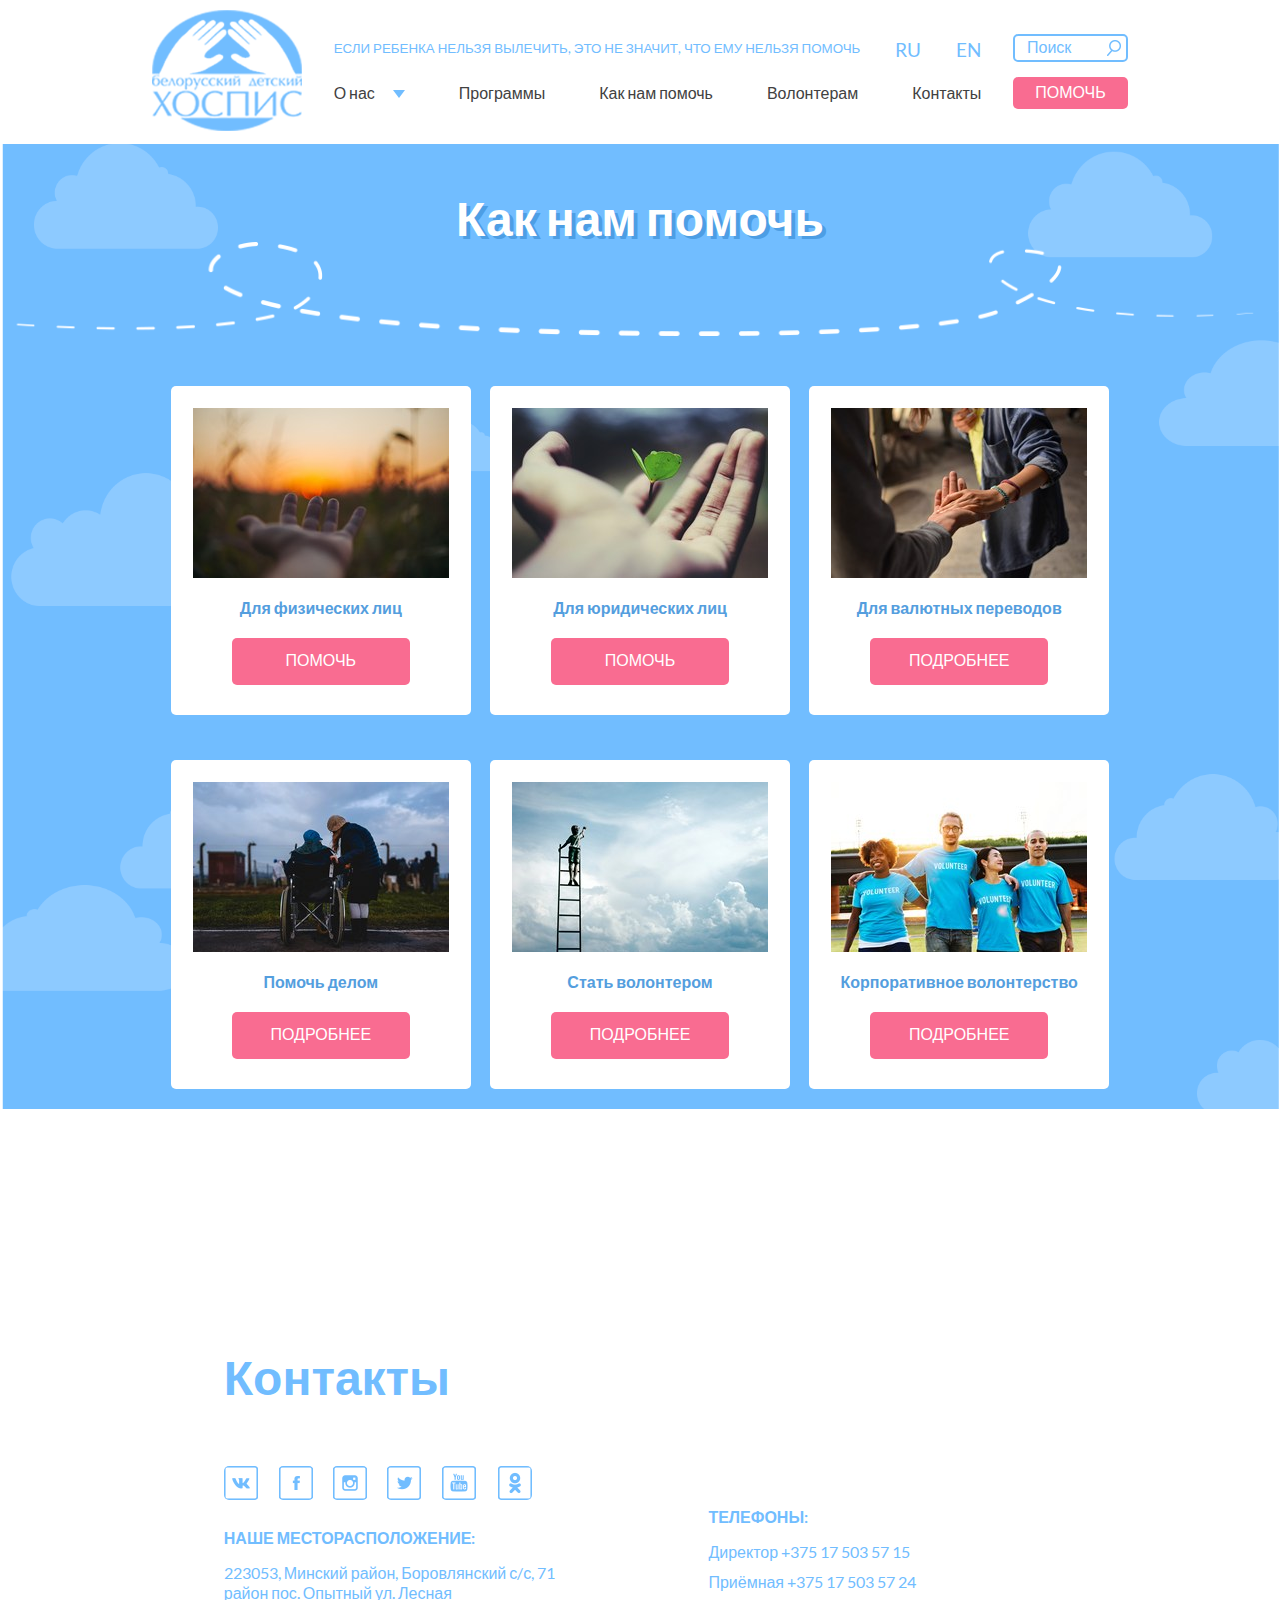
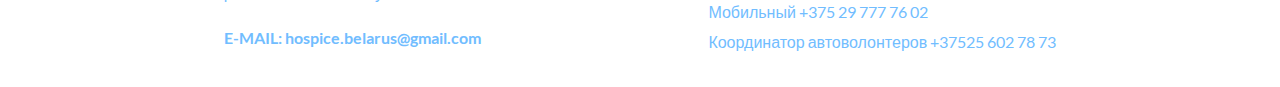
==== commit 37d2e5bb: "ended last page" ====
--- a/help.html
+++ b/help.html
@@ -72,7 +72,7 @@
 					</form>	
 					<a href="help.html" class="button button__help">Помочь</a>	
 				</div>
-			</div><!-- /end of Header__top -->				
+			</div><!-- /end of Header__wrap -->				
 		</header>
 
 	<!--*************** Help-section ***************-->
@@ -84,101 +84,85 @@
 
 			<div class="news__container">
 				
-				<div class="news__wrap">
-				
-					<div class="news__item">
-						<div class="news__item-wrap">
-						<div class="help__img">
-							<img src="img/help/1.jpg" alt="Наша команда" class="help__img-item">
-						</div>						
-													
-							<h4>Для физических лиц</h4>
-							
-						</div>	
-						<button class="button button__more">Помочь</button>
-
-					</div>
-				</div>
-
-				<div class="news__wrap">
-					
-					<div class="news__item">
-						<div class="news__item-wrap">
-							<div class="help__img">
-							<img src="img/help/2.jpg" alt="Наша команда" class="help__img-item">
-						</div>
-							<h4>Для юридических лиц</h4>
-							
-						</div>	
-						<button class="button button__more">Помочь</button>
-
-					</div>
-				</div>
-
-				<div class="news__wrap">
-					
-					<div class="news__item">
-						<div class="news__item-wrap">
-							<div class="help__img">
-							<img src="img/help/3.jpg" alt="Наша команда" class="help__img-item">
-						</div>
-							<h4>Для валютных переводов</h4>
-							
-						</div>	
-						<button class="button button__more">Подробнее</button>
-					</div>
-				</div>
-
-				<div class="news__wrap">
-					
-					<div class="news__item">
-						<div class="news__item-wrap">
-							<div class="help__img">
-							<img src="img/help/4.jpg" alt="Наша команда" class="help__img-item">
-						</div>
-							<h4>Помочь делом</h4>
-							
-						</div>	
-						<button class="button button__more">Подробнее</button>
-					</div>
-				</div>
-
-				<div class="news__wrap">
-					
-					<div class="news__item">
-						<div class="news__item-wrap">
-							<div class="help__img">
-							<img src="img/help/5.jpg" alt="Наша команда" class="help__img-item">
-						</div>
-							<h4>Стать волонтером</h4>
-							
-						</div>	
-						<button class="button button__more">Подробнее</button>
-					</div>
-				</div>
-
-				<div class="news__wrap">
-					
-					<div class="news__item">
-						<div class="news__item-wrap">
-							<div class="help__img">
-							<img src="img/help/6.jpg" alt="Наша команда" class="help__img-item">
-						</div>
-							<h4>Корпоративное волонтерство</h4>
-							
-						</div>	
-						<button class="button button__more">Подробнее</button>
+				<div class="news__wrap">				
+					<div class="news__item">
+						<div class="news__item-wrap">
+							<div class="help__img">
+								<img src="img/help/1.jpg" alt="Наша команда" class="help__img-item">
+							</div>						
+							<h4>Для физических лиц</h4>						
+						</div>	
+						<a href="donation.html" class="button button__more">Помочь</a>
+					</div>
+				</div>
+
+				<div class="news__wrap">					
+					<div class="news__item">
+						<div class="news__item-wrap">
+							<div class="help__img">
+								<img src="img/help/2.jpg" alt="Наша команда" class="help__img-item">
+							</div>
+							<h4>Для юридических лиц</h4>	
+						</div>	
+						<a href="#" class="button button__more">Помочь</a>
+					</div>
+				</div>
+
+				<div class="news__wrap">					
+					<div class="news__item">
+						<div class="news__item-wrap">
+							<div class="help__img">
+								<img src="img/help/3.jpg" alt="Наша команда" class="help__img-item">
+							</div>
+							<h4>Для валютных переводов</h4>						
+						</div>	
+						<a href="#" class="button button__more">Подробнее</a>
+					</div>
+				</div>
+
+				<div class="news__wrap">					
+					<div class="news__item">
+						<div class="news__item-wrap">
+							<div class="help__img">
+								<img src="img/help/4.jpg" alt="Наша команда" class="help__img-item">
+							</div>
+							<h4>Помочь делом</h4>							
+						</div>	
+						<a href="#" class="button button__more">Подробнее</a>
+					</div>
+				</div>
+
+				<div class="news__wrap">					
+					<div class="news__item">
+						<div class="news__item-wrap">
+							<div class="help__img">
+								<img src="img/help/5.jpg" alt="Наша команда" class="help__img-item">
+							</div>
+							<h4>Стать волонтером</h4>							
+						</div>	
+						<a href="#" class="button button__more">Подробнее</a>
+					</div>
+				</div>
+
+				<div class="news__wrap">					
+					<div class="news__item">
+						<div class="news__item-wrap">
+							<div class="help__img">
+								<img src="img/help/6.jpg" alt="Наша команда" class="help__img-item">
+							</div>
+							<h4>Корпоративное волонтерство</h4>						
+						</div>	
+						<a href="#" class="button button__more">Подробнее</a>
 					</div>
 				</div>
 
 			</div><!-- /end of News__container -->
-
 			
 			<img class="line-1" src="img/line.png" alt="line">
 
 		</section><!-- /end of News -->
 
-	<!--******* Contacts-section *******-->
+	<!--****************** Contacts-section ******************-->
 
 		<section id="contacts" class="contacts contacts--white">
 			<div class="contacts__container">
--- a/css/main.css
+++ b/css/main.css
@@ -21,7 +21,8 @@
 .button:active {
 	outline: none;
 }
-/**************Header-section**************/
+
+/************** Header-section **************/
 
 .header {
 	padding: 10px 20px;
@@ -106,6 +107,10 @@
     padding-top: 24px;
     width: 100%;
     list-style: none;
+    display: -webkit-flex;
+    display: -moz-flex;
+    display: -ms-flex;
+    display: -o-flex;
     display: flex;
     justify-content: space-between;
 }
@@ -171,6 +176,8 @@
 .submenu__links-item {
     display: block;
     border-bottom: 1px solid #fff;
+    -webkit-transition: color 0.3s ease-out;
+    -o-transition: color 0.3s ease-out;
     transition: color 0.3s ease-out;
 }
 .submenu__links {
@@ -181,13 +188,12 @@
     text-decoration: none;
     transition: all 0.3s ease-out;
 }
-
 .button__help {
 	width: 115px;
 	height: 32px;
 	background-color: #f96c91;	
 	margin-top: 15px;	
-	    display: block;
+	display: block;
     text-decoration: none;
     text-align: center;
     line-height: 1.92;
@@ -200,7 +206,7 @@
 	background-image: linear-gradient(#e3bac8, #e3608c);
 }
 
-/**************Adaptive menu**************/
+/************** Adaptive menu **************/
 
 .menu__icon {
 	display: none;
@@ -284,7 +290,7 @@
 	top: 11px;
 }
 
-/***************Slider-main-section***************/
+/*************** Home-page/////Slider-main-section ************/
 
 .slider__main {
 	width: 100%;
@@ -347,6 +353,10 @@
 	background-color: #71bdff;
     top: 520px;
     margin-left: 70px;
+    display: block;
+    text-decoration: none;
+    text-align: center;
+    line-height: 2.8;
 }
 .slider__section .button__more:hover {
 	background-image: -webkit-gradient(linear, left top, left bottom, from(#a0d0f9), to(#52a1e7));
@@ -355,7 +365,7 @@
 	background-image: linear-gradient(#a0d0f9, #52a1e7);
 }
 
-/***************Description-section***************/
+/*************** Home-page///Description-section ***************/
 
 .description {
 	background-color: #fff;
@@ -378,6 +388,10 @@
 }
 .description__wrap .button__more {
 	background-color: #71bdff;
+	display: block;
+    text-decoration: none;
+    text-align: center;
+    line-height: 2.8;
 }
 .description__wrap .button__more:hover {
     background-image: -webkit-gradient(linear, left top, left bottom, from(#a0d0f9), to(#52a1e7));
@@ -386,7 +400,7 @@
     background-image: linear-gradient(#a0d0f9, #52a1e7);
 }
 
-/**************News-section**************/
+/************** Home-page///News-section **************/
 
 .news {
 	background-attachment: fixed;
@@ -445,6 +459,7 @@
 	-webkit-box-pack: center;
 	    -ms-flex-pack: center;
 	        justify-content: center;
+	padding-bottom: 45px;        
 	margin: 0 1%;
 	cursor: pointer;
 }
@@ -481,28 +496,10 @@
 	color: #4e4e4e;
 	height: 70px;
 	overflow: hidden;
+	-webkit-transition: height 0.3s ease-out;
+	-o-transition: height 0.3s ease-out;
 	transition: height 0.3s ease-out;
 }
-/*.news__wrap:hover .news__descr {
-	height: 120px;
-	
-}*/
-/*.descr{
-    display:none;
-    margin-left:-350px;
-    padding:10px;
-    margin-top:17px;
-    background:#f3f3f3;
-    height:200px;
-   
-}
-.poster:hover .descr{
-    display:block;
-    position:absolute;
-    top:120px;
-    z-index:9999;
-    width:400px;
-}*/
 .button__more {
 	width: 178px;
     height: 47px;
@@ -511,6 +508,9 @@
     margin: 0 auto;
     position: relative;
     top: 23px;
+    text-decoration: none;
+    text-align: center;
+    line-height: 2.8;
 }
 .news__more {
 	display: block;
@@ -518,15 +518,15 @@
 	color: #fff;
 	text-align: center;
 	cursor: pointer;
-	padding-top: 80px;
-	padding-bottom: 52px;
+	padding-top: 35px;
+    padding-bottom: 50px;
 	text-decoration: none;
 }
 .news__more:hover {
 	color: #414141;
 }
 
-/************Sponsors-section************/
+/************ Home-page///Sponsors-section ************/
 
 .sponsors {
 	background-color: #fff;
@@ -576,7 +576,7 @@
 	margin: 0 auto !important;
 }
 
-/****************Contacts-section****************/
+/**************** Contacts-section ****************/
 
 .contacts {
 	width: 100%;
@@ -627,11 +627,6 @@
 .scl__icons img {
 	border-radius: 5px;
 }
-/*.scl__icons img:hover {
-	-webkit-transform: scale(1.1);
-	    -ms-transform: scale(1.1);
-	        transform: scale(1.1);
-}*/
 .tel, .mail {
 	color: #fff;
 	text-decoration: none;
@@ -667,9 +662,7 @@
     position: relative;
 }
 
-/**********!!!!!!!!!!!!!Our__news!!!!!!!!!!!!!***********/
-
-/******Header-section******/
+/**********!!!!!!!!!!!!! Header-white !!!!!!!!!!!!!***********/
 
 header.header--white {
 	background-color: #fff;
@@ -679,10 +672,9 @@
 	color: #71bdff;
 }
 .header--white .menu__links-item a:hover,
-
 .header--blue .header__bottom.menu_state_open .menu__links-item a:hover {
     color: #71bdff;
-     border-bottom: 1px solid #71bdff;
+    border-bottom: 1px solid #71bdff;
 }
 .header--white .submenu--active .submenu__links:hover,
 .header--blue .submenu--active .submenu__links:hover {
@@ -703,26 +695,19 @@
 .header--white .menu__icon span {
 	background: #71bdff;
 }
-/*.header--white ul.submenu {
-    background-color: #59a9ef;
-}*/
-
-/*************News-section*************/
-
-.our__news .news__wrap,
-.projects .news__wrap,
-.help .news__wrap {
-	padding-bottom: 70px;
-}
+
+/*************!!!!!!!!!!!!! Our__news-page !!!!!!!!!!!!!*************/
+
 .section__bg {
 	background-image: url(../img/news-bg-blue.png);
 	background-size: cover;
     background-repeat: no-repeat;
     background-position: center center;
+    background-attachment: fixed;
 }
 .pagination {
 	padding: 20px; 
-	clear:both;
+	clear: both;
 	position: relative;
     z-index: 1;
 }
@@ -776,7 +761,7 @@
     z-index: 0;
 }
 
-/***********Contacts-section***********/
+/***********!!!!!!!!!!!!! Contacts-white !!!!!!!!!!!!!***********/
 
 .contacts--white {
     background-color: #fff;
@@ -831,6 +816,7 @@
 	background-size: cover;
     background-repeat: no-repeat;
     background-position: center bottom;
+    background-attachment: fixed;
     width: 100%;
 	height: 150px;
 	display: flex;
@@ -847,15 +833,11 @@
     z-index: 25;
     top: 40px;;
 }
-
-/*********Palliativ__descr*********/
-
 .section__wrap {
 	width: 960px;
     max-width: 100%;
     margin: 0 auto;
     padding-top: 20px;
-    /*padding-bottom: 25px;*/
 }
 .section__padding {
 	padding: 0 20px;
@@ -868,7 +850,7 @@
 .page__subtitle {
 	font-size: 1.25em;
 	line-height: 1.25;
-  	color: #6eace1;
+  	color: rgb(113, 189, 255);
   	text-transform: uppercase;
   	margin: 25px 0;
 }
@@ -915,19 +897,13 @@
 .palliativ__strong {
 	padding-left: 25px;
 }
-
-/*Share-section*/
-
 .form__title {
   	font-size: 1.11em;
-  	color: rgb(110, 172, 225);
+  	color: rgb(113, 189, 255);
   	font-weight: bold;
   	text-transform: uppercase;
   	line-height: 1.875;
 }
-
-/*Comments-section*/
-
 .comments__wrap,
 .review__form-wrap {
 	display: -webkit-flex;
@@ -961,9 +937,9 @@
 .comments__input-data,
 .review__form-area,
 .review__form-input-data {
-  	border: 1.5px solid #6eace1;
+  	border: 1.5px solid rgb(113, 189, 255);
   	border-radius: 3px;
-  		padding-left: 10px;
+  	padding-left: 10px;
 }
 .comments__area,
 .review__form-area {
@@ -972,8 +948,7 @@
 .comments__input-data,
 .review__form-input-data {
 	margin-top: 29px;
-
-	color: rgb(110, 172, 225);
+	color: rgb(113, 189, 255);
     width: 230px;
     max-width: 100%;
     height: 32px;
@@ -1002,20 +977,16 @@
 .review :-ms-input-placeholder { color: #4e4e4e; } 
 .palliativ :-o-input-placeholder,
 .review :-o-input-placeholder { color: #4e4e4e; } 
-
 .palliativ textarea::-webkit-input-placeholder,
 .review textarea::-webkit-input-placeholder {
 	color: #4e4e4e;
 	font-family: Arial;
 }
-
-/*Contacts*/
-
 .contacts--blue .contacts__container {
 	display: block;
 }
 
-/*****************Library-page*****************/
+/*************!!!!!!!!!!!!! Library-page !!!!!!!!!!!!!*************/
 
 .library__text,
 .team__text {
@@ -1026,12 +997,11 @@
   	margin-bottom: 40px;
   	padding: 0 20px;
 }
-
 .library .news__wrap {
 	margin: 0 3% 7%;
 }
 
-/*****************Review-page*****************/
+/*************!!!!!!!!!!!!! Review-page !!!!!!!!!!!!!************/
 
 .review__container {
 	width: 960px;
@@ -1050,20 +1020,16 @@
 }
 .review__wrapper {
 	padding: 0 20px;
-	/*max-width: 100%;*/
-
 }
 .review__item {
 	position: relative;
   	background-color: rgb(255, 255, 255);
   	box-shadow: -1.147px 1.638px 11.4px 0.6px rgba(24, 20, 20, 0.18);
   	border-radius: 4px;
-  	/*width: 670px;*/
   	max-width: 670px;
     height: 160px;
     padding: 35px 30px 55px;
     margin-top: 90px;
-    /*clear: both;*/
 }
 .review__item:before {
    	content: '';
@@ -1072,13 +1038,13 @@
     border-bottom: 56px solid white;
     position: absolute;
     left: 12%;
-    /* margin-left: -12px; */
     top: -52px;
     transform: rotate(-11deg);
     width: 0;
 }
 .review__wrapper-right {
-	 align-self: flex-end;
+	-ms-align-self: flex-end;
+	align-self: flex-end;
 }
 .review__wrap {
 	overflow: hidden;
@@ -1086,7 +1052,6 @@
 	display: -webkit-box;
 	-webkit-line-clamp: 7;
 	-webkit-box-orient: vertical;
-	/*max-height: 152px;*/
 }
 .review__item.open {
 	height: auto;
@@ -1100,7 +1065,6 @@
   	line-height: 1.4;
   	margin: 0;
   	height: auto;
-  	/*max-height: 152px;*/
 }
 .review__name {
   	font-size: 1.11em;
@@ -1109,38 +1073,52 @@
   	float: right;
 }
 .review__button {
-	/*display: none;*/
 	font-size: 2.5em;
-    /* width: 20px; */
-    /* height: 20px; */
     color: #71bdff;
-    transform: rotate(-90deg);
     position: absolute;
     bottom: 7px;
     left: 50%;
+    -webkit-transform: translate(-50%) rotate(-90deg);
+    -ms-transform: translate(-50%) rotate(-90deg);
+    -o-transform: translate(-50%) rotate(-90deg);
     transform: translate(-50%) rotate(-90deg);
     cursor: pointer;
 }
 .review__item:hover .review__button {
+	-webkit-animation: swing 0.6s ease;
+	-o-animation: swing 0.6s ease;
   	animation: swing 0.6s ease;
    	animation-iteration-count: infinite;
 }
 @keyframes swing {
   	15% {
+  		-webkit-transform: translate(-50%) rotate(-90deg) translateX(9px);
+  		-ms-transform: translate(-50%) rotate(-90deg) translateX(9px);
+  		-o-transform: translate(-50%) rotate(-90deg) translateX(9px);
     	transform: translate(-50%) rotate(-90deg) translateX(9px);
   	}
   	50% {
+  		-webkit-transform: translate(-50%) rotate(-90deg) translateX(6px);
+  		-ms-transform: translate(-50%) rotate(-90deg) translateX(6px);
+  		-o-transform: translate(-50%) rotate(-90deg) translateX(6px);
     	transform: translate(-50%) rotate(-90deg) translateX(6px);
   	}
   	100% {
+  		-webkit-transform: translate(-50%) rotate(-90deg) translateX(0);
+  		-ms-transform: translate(-50%) rotate(-90deg) translateX(0);
+  		-o-transform: translate(-50%) rotate(-90deg) translateX(0);
     	transform: translate(-50%) rotate(-90deg) translateX(0);
   	}
 }
 .review__item.open .review__button {
+	-webkit-transform: translate(-50%) rotate(90deg);
+  	-ms-transform: translate(-50%) rotate(90deg);
+  	-o-transform: translate(-50%) rotate(90deg);
 	transform: translate(-50%) rotate(90deg);
+	-webkit-animation: none;
+	-o-animation: none;
 	animation: none;
 }
-
 .review__form-subtitle {
 	color: #fff;
 }
@@ -1160,7 +1138,7 @@
 	padding-bottom: 40px;
 }
 
-/*****************Team-page*****************/
+/****************!!!!!!!!!!!!!! Team-page !!!!!!!!!!!!!!*****************/
 
 .team__container {
 	width: 960px;
@@ -1182,22 +1160,18 @@
     padding: 22px 20px;
     grid-template-columns: repeat(auto-fill, minmax(285px, 1fr));
     margin: 0 auto;
-    /* text-align: center; */
     grid-column-gap: 1.2em;
     grid-row-gap: 2.5em;
-    /*margin-top: 40px;*/
 }
 .team__item {
   	border-radius: 5px;
     background-color: rgb(255, 255, 255);
     box-shadow: 5.314px 5.314px 55.86px 1.14px rgba(113, 189, 255, 0.64);
     width: 255px;
-    /* max-width: 255px; */
     height: auto;
     padding: 28px 20px;
     margin: 0 auto;
 }
-
 .team__img {
 	max-width: 100%;
     height: 230px;
@@ -1207,20 +1181,28 @@
 .team__img-item {
 	min-width: 100%;
     height: 100%;
-    /* object-fit: scale-down; */
     position: absolute;
-    /*padding-top: -2%;*/
     top: 0;
     left: 50%;
+    -webkit-transform: translate(-50%);
+    -ms-transform: translate(-50%);
+    -o-transform: translate(-50%);
     transform: translate(-50%);
 }
 .team__cell {
 	font-size: 1em;
 	margin-top: 28px;
   	box-shadow: -1.147px 1.638px 11.4px 0.6px rgba(24, 20, 20, 0.18);
-  	/*width: 100%;*/
   	height: 85px;
+  	display: -webkit-flex;
+  	display: -moz-flex;
+  	display: -ms-flex;
+  	display: -o-flex;
   	display: flex;
+    -webkit-flex-direction: column;
+    -moz-flex-direction: column;
+    -ms-flex-direction: column;
+    -o-flex-direction: column;
     flex-direction: column;
     justify-content: center;
     -ms-align-items: center;
@@ -1247,7 +1229,7 @@
     padding-top: 5px;
 }
 
-/************Team-page/////////////////************/
+/************!!!!!!!!!!! Team-page !!!!!!!!!!!************/
 
 .team-page__descr {
 	padding-top: 60px;
@@ -1258,7 +1240,7 @@
 	margin-bottom: 30px;
 }
 
-/************Projects-page/////////////////************/
+/************!!!!!!!!!!!!! Projects-page !!!!!!!!!!!!!************/
 
 .projects .news__item {
 	position: relative;
@@ -1278,13 +1260,12 @@
     border-right: 44px solid transparent;
     height: 0;
     width: 125px;
+    -webkit-transform: rotate(49deg);
+    -ms-transform: rotate(49deg);
+    -o-transform: rotate(49deg);
     transform: rotate(49deg);
     z-index: 100;
-    /*transition: 1s;*/
-}
-
-
- 
+}
 .ribbon__title {
     font-size: 17px;
     line-height: 1.4;
@@ -1294,7 +1275,6 @@
     text-align: center;
     margin: 0;
 }
- 
 .ribbon__triangle-l {   
     position: absolute;
     left: 175px;
@@ -1305,7 +1285,6 @@
 	border-bottom: 8px solid #c66d90; 
 	border-right: 8px solid transparent;	
 }
- 
 .ribbon__triangle-r {
     position: absolute;
     left: 300px;
@@ -1330,16 +1309,15 @@
 .ribbon__triangle-r-blue {
 	border-bottom: 9px solid #37a3c7;
 }
-
 .projects .news__item-wrap h4 {
 	font-size: 1em;
 }
 
-
-/************Help-page/////////////////************/
+/************!!!!!!!!!!!! Help-page !!!!!!!!!!!!************/
 
 .help .news__container {
 	padding-top: 50px;
+	padding-bottom: 50px;
 }
 .help .news__item-wrap h4 {
 	font-size: 1em;
@@ -1350,22 +1328,251 @@
     overflow: hidden;
     position: relative;
 } 
-
 .help__img-item {
 	min-width: 100%;
     height: 100%;
-    /* object-fit: scale-down; */
     position: absolute;
-    /*padding-top: -2%;*/
     top: 0;
     left: 50%;
+    -webkit-transform: translate(-50%);
+    -ms-transform: translate(-50%);
+    -o-transform: translate(-50%);
     transform: translate(-50%);
 }
 .help .button__more {
 	position: inherit;
     margin-bottom: 30px;
-}
-
-/*.help .news__wrap {
-	margin-bottom: 40px;
-}*/+    background-color: #f96c91;
+    display: block;
+    text-decoration: none;
+    text-align: center;
+    line-height: 2.8;
+}
+.news__item {
+	transition: 0.3s ease-out;
+}
+.news__item:hover {
+	transform: scale(1.025);
+}
+
+/************!!!!!!!!!! Donation-page !!!!!!!!!!************/
+
+.donation__container {
+	width: 780px;
+    max-width: 100%;
+    margin: 0 auto;
+    padding-top: 20px;
+    padding-bottom: 60px;
+}
+.summ__title {
+	font-size: 1.8em;
+    color: rgb(255, 255, 255);
+    line-height: 1.2;
+    text-shadow: 4.774px 5.119px 0px rgba(84, 154, 214, 0.64);
+    text-align: center;
+    padding-left: 10px;
+    padding-right: 10px;
+}
+.summ {
+	height: auto;
+    display: grid;
+    padding: 22px 20px;
+    grid-template-columns: repeat(auto-fill, minmax(230px, 1fr));
+    margin: 0 auto;
+    grid-gap: 0.625em;
+}
+.summ__item {
+  	border-radius: 5px;
+  	background-color: rgb(255, 255, 255);
+  	box-shadow: 11.314px 11.314px 55.86px 1.14px rgba(113, 189, 255, 0.64);
+  	font-size: 1.5em;
+  	color: rgb(65, 65, 65);
+  	line-height: 1.2;
+  	text-align: center;
+  	padding: 25px;
+  	cursor: pointer;
+  	transition: color 0.3s ease-out, background-color 0.3s ease-out;
+}
+.summ__item:hover,
+.summ__item:active,
+.summ__item:focus {
+  	background-color: #59a9ef;
+  	color: #fff;
+}
+.monthly,
+.approve {
+	padding: 30px 20px;
+	display: -webkit-flex;
+	display: -moz-flex;
+	display: -ms-flex;
+	display: -o-flex;
+	display: flex;
+	justify-content: space-between;
+	-ms-align-items: center;
+	align-items: center;
+}
+.monthly__title {
+	font-size: 1.8em;
+    color: rgb(255, 255, 255);
+    line-height: 0.926;
+    text-shadow: 4.774px 5.119px 0px rgba(84, 154, 214, 0.64);
+    margin: 0;
+    padding-bottom: 13px;
+    padding-right: 10px;
+    border-bottom: 2px dashed #fff;
+}
+input.input__checkbox {
+    display: none;
+}
+.donation__checkbox span {
+  	width: 15.8px;
+    height: 14.4px;
+    border: 6px solid #fff;
+    border-right: 9px solid #fff;
+    display: inline-block;
+    position: relative;
+    background-color: rgb(89, 169, 239);
+    border-radius: 5px;
+}
+[type=checkbox]:checked + span:before {
+    content: '\2713';
+    position: absolute;
+    top: 0px;
+    left: 0px;
+    font-size: 13px;
+    font-weight: bold;
+    color: #fff;
+    line-height: 1.2;
+    background-color: rgb(89, 169, 239);
+    text-align: center;
+    width: 15.8px;
+    height: 14.4px;
+}
+.payment {
+  	border-radius: 5px;
+  	background-color: rgb(255, 255, 255);
+  	box-shadow: 11.314px 11.314px 55.86px 1.14px rgba(113, 189, 255, 0.64);
+  	height: auto;
+  	min-height: 75px;
+  	padding: 10px 20px 10px 35px;
+  	margin: 20px 20px 0;
+  	display: -webkit-flex;
+  	display: -moz-flex;
+  	display: -ms-flex;
+  	display: -o-flex;
+  	display: flex;
+  	justify-content: space-between;
+  	-ms-align-items: center;
+  	align-items: center;
+  	cursor: pointer;
+  	transition: 0.4s ease-out;
+}
+.payment:hover {
+	background: #59a9ef;
+}
+.payment:hover .payment__title,
+.payment:hover .payment__text {
+	color: #fff;
+}
+.payment:after {
+	content: "";
+    width: 0;
+    height: 0;
+    border-radius: 4px;
+    border: 15px solid transparent;
+    border-top: 15px solid #59a9ef;
+    padding-top: 15px;
+    margin-top: 30px;
+}
+.payment:hover:after {
+	border-top: 15px solid #fff;
+}
+.payment__title {
+  	font-size: 1.4em;
+  	color: rgb(65, 65, 65);
+  	line-height: 1.2;
+}
+.payment__text {
+	font-size: 1.1em;
+	color: rgb(65, 65, 65);
+  	line-height: 1.2;
+}
+.payment-hidden {
+	display: none;	
+  	border-color: rgb(153, 152, 152);
+    margin-top: 1px;
+}
+.payment-display {
+	display: flex;
+	-webkit-flex-direction: column;
+	-moz-flex-direction: column;
+	-ms-flex-direction: column;
+	-o-flex-direction: column;
+	flex-direction: column;
+	-ms-align-items: flex-start;
+	align-items: flex-start;
+}
+.input__wrap {
+	flex-direction: column;
+    align-items: stretch;
+    display: flex;
+}
+.input__email {
+	margin: 20px 20px 0;
+	padding: 10px 20px 10px 35px;
+	max-width: 100%;
+	height: 75px;
+	font-size: 1.4em;
+    color: rgb(65, 65, 65);
+    line-height: 1.2;
+	border: none;
+	border-radius: 5px;
+    background-color: rgb(255, 255, 255);
+    box-shadow: 11.314px 11.314px 55.86px 1.14px rgba(113, 189, 255, 0);
+}
+.input__email::placeholder { 
+	font-size: 1em;
+    color: rgb(65, 65, 65);
+    line-height: 1.2;
+}
+.payment-hidden:after {
+	display: none;
+}
+.approve__title {
+  	font-size: 1.2em;
+  	color: rgb(255, 255, 255);
+  	line-height: 1.2;
+  	width: 63%;
+}
+.approve__link,
+.donation__text-link {
+	color: #fff;
+	text-underline-position: under
+}
+.approve__link:hover,
+.donation__text-link:hover {
+	text-decoration: none;
+}
+a.button__next {
+	display: block;
+	text-align: center;
+	color: #71bdfe;
+  	border-radius: 5px;
+  	background-color: rgb(255, 255, 255);
+  	width: 180px;
+  	height: 48px;
+    text-decoration: none;
+    line-height: 2.9;
+    margin: auto;
+}
+a.button__next:hover {
+	color: #fff
+}
+.donation__text {
+  	font-size: 1.05em;
+  	color: rgb(255, 255, 255);
+  	line-height: 1.2;
+  	margin-top: 40px;
+  	margin-bottom: 40px;
+  	padding: 0 20px;
+}
--- a/css/media.css
+++ b/css/media.css
@@ -1,11 +1,10 @@
-/*==========  Desktop First M
-ethod  ==========*/
+/*==========  Desktop First Method  ==========*/
 
 /* Large Devices, Wide Screens */
 
 @media only screen and (max-width: 1600px) {
 
-/**************Contacts**************/
+/************** Contacts-section **************/
 
     .contacts__map {
         width: 500px;
@@ -14,7 +13,7 @@
         overflow: hidden;
     }
     
-/****** Home-page/////Sponsors-section ******/
+/************ Home-page/////Sponsors-section ************/
 
     .sponsors .slick-next, .sponsors .slick-prev {
         display: none !important;
@@ -24,111 +23,15 @@
 
 @media only screen and (max-width: 1200px) {
     
-/****************Header-section****************/
+/**************** Header-section ****************/
 
     .menu {
         padding-right: 22px;
     }
 
-/***********Contacts-section***********/
+/************** Contacts-section **************/
 
     .contacts__container {
-        flex-direction: column;
-        align-items: center;
-    }   
-    .contacts__wrap {
-        text-align: center;
-    }
-    .contacts__map {
-        padding-left: 0;
-        width: 405px;
-    }    
-    
-/**********Home-page/////Slider-main-section**********/ 
-
-    .slider__main h3 {
-        left: 50%;
-        -webkit-transform: translateX(-50%);
-                transform: translateX(-50%);
-        margin-left: 35px;
-    }
-    
-/**************Home-page/////Sponsors**************/
-
-    .sponsors {
-        width: auto; 
-    }
-
-/***************Our__news-page////Contact-section***************/
-
-    .contacts--blue .contacts__wrap h2,
-    .contacts--white .contacts__wrap h2 {
-        text-align: center;
-    }
-    
-}
- 
-/* Medium Devices, Desktops */
-
-@media only screen and (max-width: 992px) {
-    
-/************Header-section************/
-    
-    .menu__icon {
-        display: block;
-    }
-    .menu {
-        display: none;
-    }
-    ul.submenu > li > a {
-        padding-bottom: 5px;
-        padding-top: 0;
-    }
-
-/***********Contacts-section***********/
-    
-    .contacts__container {
-        padding-top: 40px;
-    }
-    .scl__icons a {
-        padding-right: 0;
-    }
-
-/**********Home-page///Slider-section**********/
-
-    .news__wrap {
-        margin-top: 3%;
-    }
-   
-}
-
-@media only screen and (max-width: 880px) {
-
-/**********Home-page/////Slider-main-section**********/
-
-    .slider__main .slick-slide img {
-        margin: 0 -3%!important;
-    }
-
-/************Our__news-page////Contacts************/
-
-    .contacts--blue .contacts__wrap,
-    .contacts--white .contacts__wrap {
-        -moz-flex-direction: column;
-        -o-flex-direction: column;
-                flex-direction: column;
-        -ms-align-items: center;
-                align-items: center;
-    } 
-
-/************Review-page************/
-
-    .review__form-wrap {
-        display: -webkit-flex;
-        display: -moz-flex;
-        display: -ms-flex;
-        display: -o-flex;
-        display: flex;
         -webkit-flex-direction: column;
         -moz-flex-direction: column;
         -ms-flex-direction: column;
@@ -137,10 +40,113 @@
         -ms-align-items: center;
         align-items: center;
     }   
+    .contacts__wrap {
+        text-align: center;
+    }
+    .contacts__map {
+        padding-left: 0;
+        width: 405px;
+    }    
+    
+/************** Home-page/////Slider-main-section **************/ 
+
+    .slider__main h3 {
+        left: 50%;
+        -webkit-transform: translateX(-50%);
+                transform: translateX(-50%);
+        margin-left: 35px;
+    }
+    
+/************** Home-page/////Sponsors-section **************/
+
+    .sponsors {
+        width: auto; 
+    }
+
+/*************** Our__news-page////Contact-section ***************/
+
+    .contacts--blue .contacts__wrap h2,
+    .contacts--white .contacts__wrap h2 {
+        text-align: center;
+    }
+    
+}
+ 
+/* Medium Devices, Desktops */
+
+@media only screen and (max-width: 992px) {
+    
+/****************** Header-section ******************/
+    
+    .menu__icon {
+        display: block;
+    }
+    .menu {
+        display: none;
+    }
+    ul.submenu > li > a {
+        padding-bottom: 5px;
+        padding-top: 0;
+    }
+
+/***************** Contacts-section *****************/
+    
+    .contacts__container {
+        padding-top: 40px;
+    }
+    .scl__icons a {
+        padding-right: 0;
+    }
+
+/********** Home-page///Slider-main-section **********/
+
+    .news__wrap {
+        margin-top: 3%;
+    }
+   
+}
+
+@media only screen and (max-width: 880px) {
+
+/********** Home-page/////Slider-main-section **********/
+
+    .slider__main .slick-slide img {
+        margin: 0 -3% !important;
+    }
+
+/***************** Contacts *****************/
+
+    .contacts--blue .contacts__wrap,
+    .contacts--white .contacts__wrap {
+        -moz-flex-direction: column;
+        -o-flex-direction: column;
+            flex-direction: column;
+        -ms-align-items: center;
+            align-items: center;
+    } 
+
+/***************** Review-page *****************/
+
+    .review__form-wrap {
+        display: -moz-flex;
+        display: -ms-flex;
+        display: -o-flex;
+        display: flex;
+        -moz-flex-direction: column;
+        -o-flex-direction: column;
+        flex-direction: column;
+        -ms-align-items: center;
+        align-items: center;
+    }   
     .review__form-textarea {
         margin-right: 0;
+        display: -webkit-flex;
+        display: -moz-flex;
+        display: -ms-flex;
+        display: -o-flex;
         display: flex;
-    align-items: center;
+        -ms-align-items: center;
+        align-items: center;
     }
     .review__form-subtitle {
         text-align: center;
@@ -151,7 +157,7 @@
 
 @media only screen and (max-width: 768px) {
 
-/**************Header-section**************/
+/************** Header-section **************/
 
     .header__text {
         margin-bottom: 26px;
@@ -166,7 +172,6 @@
         font-size: 18px;
     }
     .search {
-        padding-top: 0;
         padding-top: 0;
         padding-left: 0;
         margin: 0 auto;
@@ -175,7 +180,7 @@
         bottom: 0;
     } 
 
-/**************News-section**************/
+/************** Home-page////News-section **************/
 
     .news__container {
         padding-top: 20px;
@@ -188,28 +193,14 @@
         width: 43%;
     }  
 
-/***************Palliativ-page/////Colored__title***************/
-
-   /* .palliativ .colored__title .line {
-        position: relative;
-        top: 56px;
-    }
-    .colored__title .white__title {
-        padding-left: 10px;
-        padding-right: 10px;
-    }*/
-
-/*****Comments*****/
+/*************** Palliativ-page/////Comments ***************/
 
     .comments__wrap {
-        display: -webkit-flex;
         display: -moz-flex;
         display: -ms-flex;
         display: -o-flex;
         display: flex;
-        -webkit-flex-direction: column;
         -moz-flex-direction: column;
-        -ms-flex-direction: column;
         -o-flex-direction: column;
         flex-direction: column;
         -ms-align-items: center;
@@ -223,7 +214,7 @@
         text-align: center;
     }
 
-    /**************Team-page////////**************/
+    /************** Team-page//////// **************/
 
     .team-page .team__item {
         float: none;
@@ -233,16 +224,26 @@
         text-align: center;
     }
 
-    /******Projects-page///////******/
+    /************* Projects-page/////// *************/
 
     .projects .news__item-wrap h4 {
         font-size: 0.8em;
     }
+
+    /************** Donation-page/////// **************/
+
+    .donation .white__title {
+        padding-left: 10px;
+        padding-right: 10px;
+    }
+    .payment__webpay {
+        display: none;
+    }
 }
 
 @media only screen and (max-width: 550px) {
 
-/**************Header-section**************/
+/************** Header-section **************/
 
     .logo {
         width: 100px;
@@ -257,33 +258,38 @@
         top: 132px;
     }
 
-/***************News-section***************/
+/*************** News-section ***************/
     
     .news__wrap {
         width: 70%;
     }
 
-/***************Palliativ-page/////Colored__title***************/
-
-    /*.colored__title .white__title {
-        padding-top: 26px;
-    }*/
-    /*.team-page .colored__title .white__title {
-        padding-top: 70px;
-    }*/
-
-/***************Library-page/////***************/
+/*************** Library-page///// ***************/
 
     .library .news__wrap {
         margin: 0 3% 14%;
     }
 
-/***************Review-page/////***************/
+/*************** Review-page///// ***************/
 
     .review__form-area {
         width: 95%;
-    max-width: 100%;
-    margin: 0 auto;
+        max-width: 100%;
+        margin: 0 auto;
+    }
+
+/************ Donation-page//////// ************/
+
+    .donation .white__title  {
+        font-size: 2.4em;
+    }
+    .summ__title,
+    .monthly__title  {
+        font-size: 1.5em;
+    }
+    .approve__title {
+        width: 100%;
+        padding-right: 10px;
     }
 }   
 
@@ -291,7 +297,7 @@
 
 @media only screen and (max-width: 500px) {
     
-/****************Header-section****************/
+/**************** Header-section ****************/
 
     .logo__wrap {
         padding-top: 9px;
@@ -304,26 +310,25 @@
         top: 112px;
     }
 
-/*************Contacts-section*************/ 
+/************* Contacts-section *************/ 
 
     .contacts__map {
         width: 350px;
     }
 
-/***************Home-page/////Sponsors-section***************/
+/*************** Home-page/////Sponsors-section ***************/
 
     .sponsors {
         padding: 0 20px;
     }
 
-   
-/*************Our__news-page////Pagination*************/
+/************* Our__news-page////Pagination *************/
 
     .pagination {
         padding-bottom: 53px;
     }
 
-/*************Review-page*************/
+/************* Review-page/////// *************/
 
     .review__button {
         left: 10%;
@@ -333,7 +338,7 @@
 
 @media only screen and (max-width: 476px) {
 
-/************Home-page////Sponsors-section************/
+/************ Home-page////Sponsors-section ************/
 
     .sponsors {
         height: 480px;
@@ -342,7 +347,7 @@
 
 @media only screen and (max-width: 450px) {
 
-/**********Home-page////Slider-main-section**********/
+/********** Home-page////Slider-main-section **********/
 
     .slider__main .slick-dots {
         bottom: 265px;
@@ -352,13 +357,13 @@
 
 @media only screen and (max-width: 430px) {
     
-/*************News-section*************/
+/************* News-section *************/
 
     .news__wrap {
         width: 80%;
     }
 
-/************Contacts-section************/
+/************ Contacts-section ************/
 
     .contacts__map {
         width: 310px;
@@ -369,27 +374,25 @@
 
 @media only screen and (max-width: 400px) {
     
-/************Contacts-section************/
+/************ Contacts-section ************/
 
     .contacts__map {
         width: 250px;
         height: 250px;
     }
 
-/************Palliativ-page//////************/
+/************ Palliativ-page////// ************/
 
     .comments__label {
             width: 243px;
     }
 
-/**********Team-page/////**********/
+/********** Team-page///// **********/
 
     .team__wrap {
         padding: 22px 10px;
     }
 
-/**********Team-page/////**********/
-
     .team-page__wrap {
         padding: 0 10px;
     }
@@ -399,7 +402,7 @@
 /* Custom, iPhone Retina */
 @media only screen and (max-width: 350px) {
 
-/*************Header-section*************/
+/************* Header-section *************/
 
     .menu__icon {
         margin-right: 0;
@@ -414,4 +417,4 @@
 
 @media only screen and (min-width: 2120px) {
     
-}+}
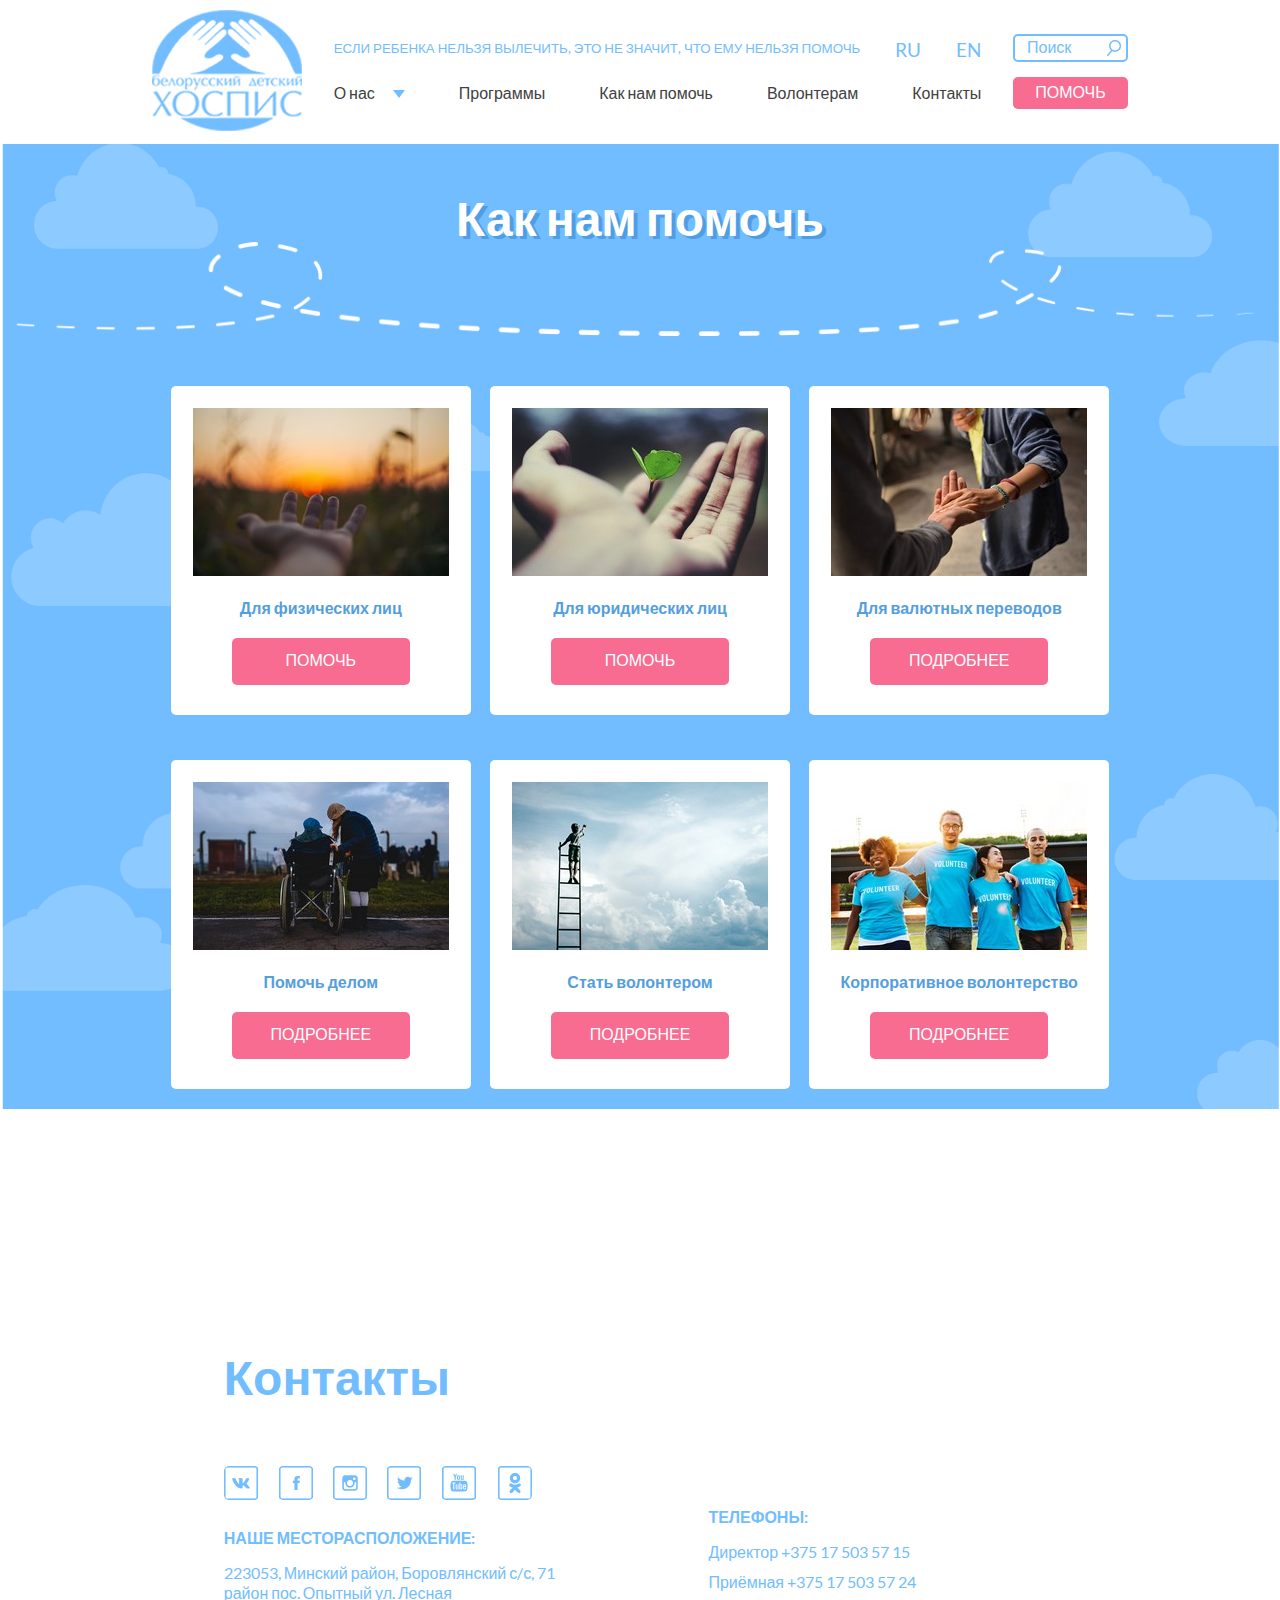
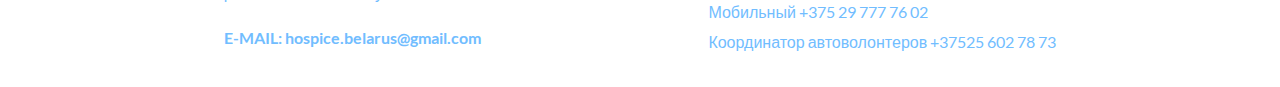
==== commit 5303f709: "fixed padding in title" ====
--- a/help.html
+++ b/help.html
@@ -70,7 +70,7 @@
 					<form action="#" method="post" class="search">
 						<input type="search" name="search" placeholder="Поиск" class="search__input" />
 					</form>	
-					<a href="help.html" class="button button__help">Помочь</a>	
+					<a href="donation.html" class="button button__help">Помочь</a>	
 				</div>
 			</div><!-- /end of Header__wrap -->				
 		</header>
--- a/css/main.css
+++ b/css/main.css
@@ -379,8 +379,7 @@
 	font-size: 3em;
 	font-weight: bold;
 	text-align: center;
-	padding-top: 10px;
-	padding-bottom: 30px;
+	padding: 10px 10px 30px;
 	margin-bottom: 0;
 }
 .description__wrap p {
@@ -481,7 +480,8 @@
 .news__item-wrap img {
 	width: 435px;
 	max-width: 100%;
-	height: auto;
+	height: 168px;
+	object-fit: cover;
 }
 .news__item-wrap h4 {
 	font-size: 1.2em;
--- a/css/media.css
+++ b/css/media.css
@@ -232,7 +232,7 @@
 
     /************** Donation-page/////// **************/
 
-    .donation .white__title {
+    .white__title {
         padding-left: 10px;
         padding-right: 10px;
     }
@@ -291,6 +291,12 @@
         width: 100%;
         padding-right: 10px;
     }
+
+    /************ Palliativ-page//////// ************/
+
+    .palliativ .white__title  {
+        margin-top: -30px;
+    }
 }   
 
 /* Extra Small Devices, Phones */
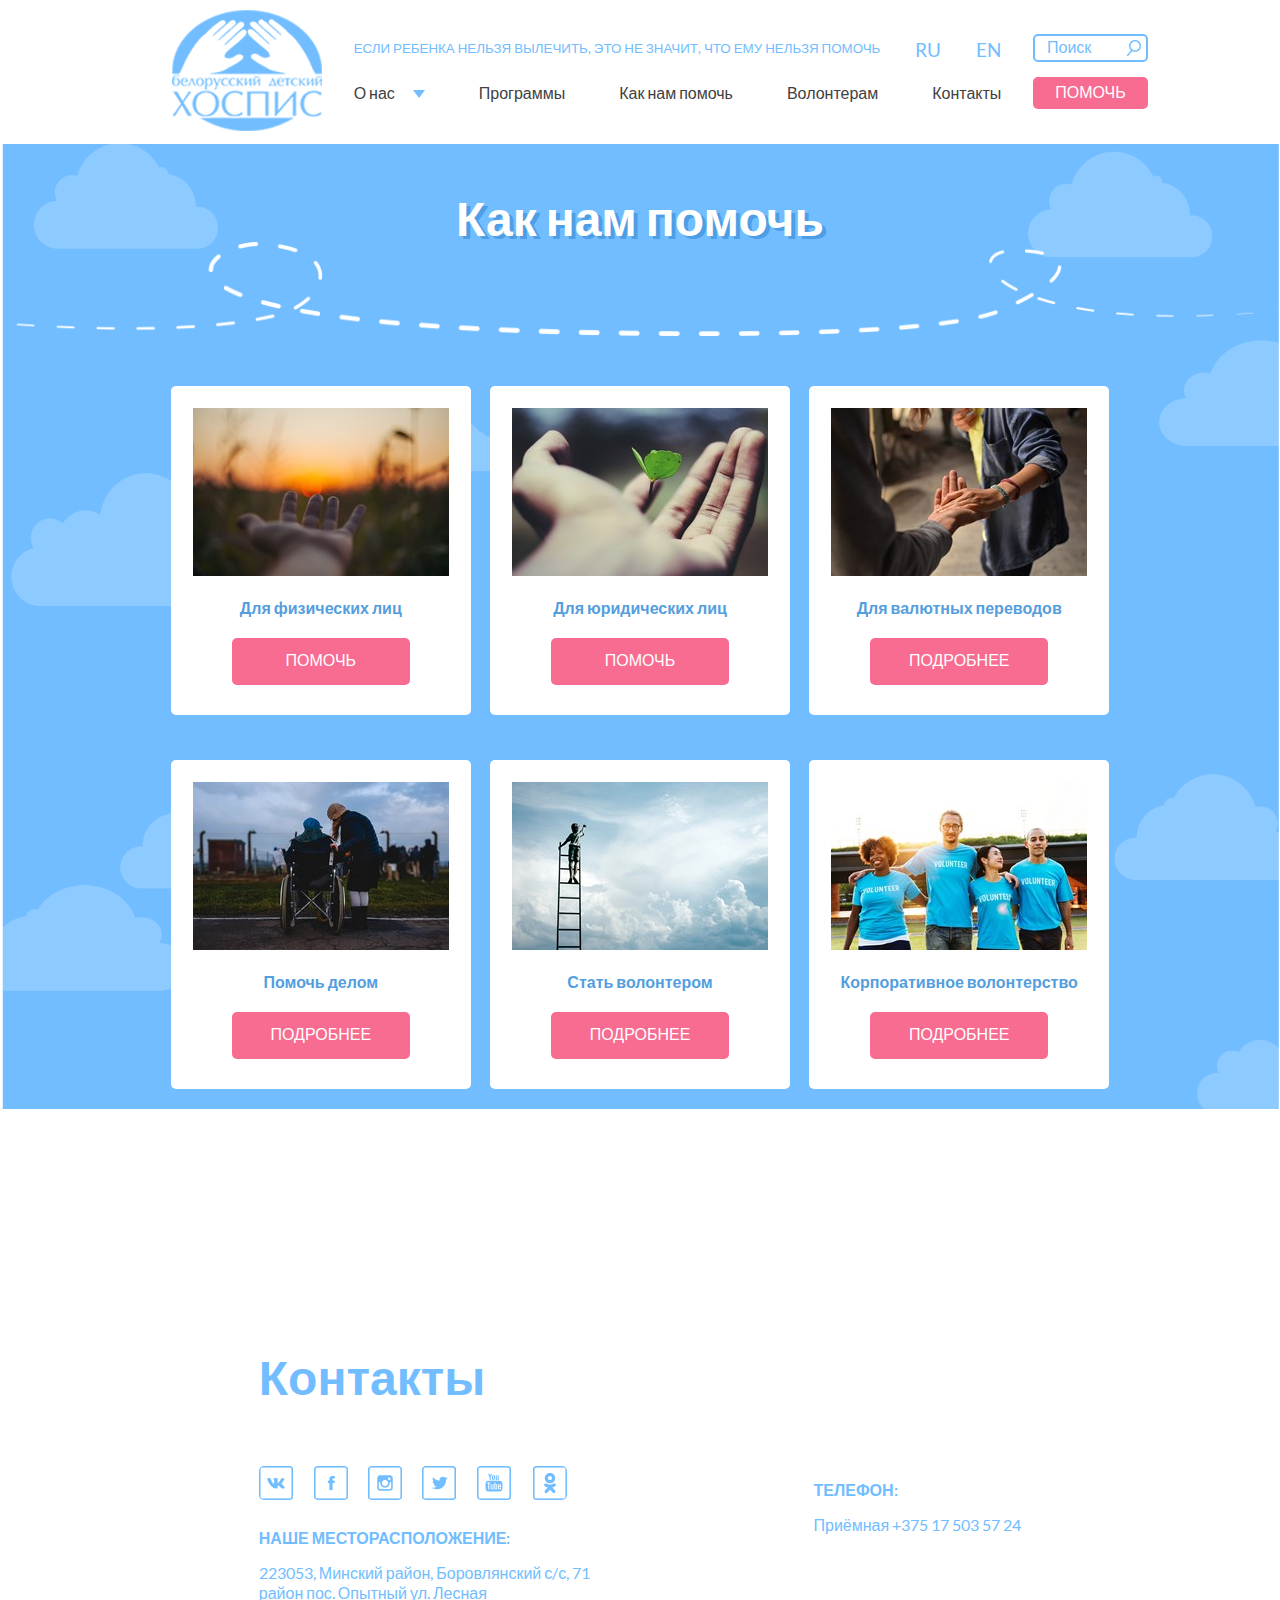
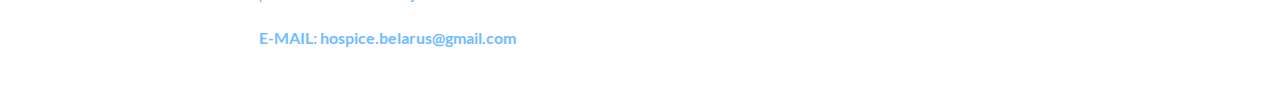
==== commit f5af2264: "fixed common.js" ====
--- a/help.html
+++ b/help.html
@@ -59,7 +59,7 @@
 							<li class="menu__links-item"><a href="#programmy">Программы</a></li>
 							<li class="menu__links-item"><a href="help.html">Как нам помочь</a></li>
 							<li class="menu__links-item"><a href="#volonteram">Волонтерам</a></li>
-							<li class="menu__links-item"><a href="#contacts">Контакты</a></li>
+							<li class="menu__links-item"><a href="#">Контакты</a></li>
 						</ul>
 									            
 					</nav><!-- /end of Header__bottom -->	
@@ -185,11 +185,11 @@
 					</div>
 
 					<div class="contacts-2">
-						<h5>ТЕЛЕФОНЫ:</h5>
-						<p>Директор <a class="tel" href="tel:+375175035715">+375 17 503 57 15</a></p>
+						<h5>ТЕЛЕФОН:</h5>
+						<!-- <p>Директор <a class="tel" href="tel:+375175035715">+375 17 503 57 15</a></p> -->
 						<p>Приёмная <a class="tel" href="tel:+375175035724">+375 17 503 57 24</a></p>
-						<p>Мобильный <a class="tel" href="tel:+375297777602">+375 29 777 76 02</a></p>
-						<p>Координатор автоволонтеров <a class="tel" href="tel:+375256027873">+37525 602 78 73</a></p>
+						<!-- <p>Мобильный <a class="tel" href="tel:+375297777602">+375 29 777 76 02</a></p> -->
+						<!-- <p>Координатор автоволонтеров <a class="tel" href="tel:+375256027873">+37525 602 78 73</a></p> -->
 					</div>	
 				</div><!-- /end of Contacts__wrap -->
 
--- a/css/main.css
+++ b/css/main.css
@@ -4,6 +4,7 @@
 	padding: 0;
 	font-family: 'Lato', sans-serif;
 	font-size: 16px;
+	overflow-x: hidden;
 }
 a.button,
 .button {
@@ -26,9 +27,21 @@
 
 .header {
 	padding: 10px 20px;
+	width: 100%;
 }
 header.header--blue {
 	background-color: #71bdff;
+}
+.header__fixed {
+    position: fixed;
+    /*padding: 5px 20px;*/
+    top: 0;
+    -webkit-box-shadow: 0 0 10px rgb(255, 255, 255);
+    box-shadow: 0 0 10px rgb(255, 255, 255);
+    z-index: 1000;
+    -webkit-transition: all .5s ease-in-out;
+    -o-transition: all .5s ease-in-out;
+    transition: all .5s ease-in-out;
 }
 .header__wrap {
 	width: 976px;
@@ -381,6 +394,7 @@
 	text-align: center;
 	padding: 10px 10px 30px;
 	margin-bottom: 0;
+	margin-top: 50px;
 }
 .description__wrap p {
 	padding: 0 20px;
@@ -595,6 +609,8 @@
     -webkit-box-pack: justify;
         -ms-flex-pack: justify;
             justify-content: space-between;
+    -ms-align-items: center;
+            align-items: center;        
     width: 77%;
     margin: 0 auto;
 }
@@ -795,10 +811,8 @@
 	        flex-direction: row;
 	-ms-flex-pack: distribute;
 	    justify-content: space-around;
-	-ms-align-items: flex-end;
-	-webkit-box-align: end;
-	    -ms-flex-align: end;
-	        align-items: flex-end;
+	-ms-align-items: center;
+	align-items: center;
 }
 .contacts--white .contacts__wrap .tel, 
 .contacts--white .contacts__wrap .mail  {
@@ -1156,6 +1170,7 @@
 }
 .team__wrap {
 	height: auto;
+	display: -ms-grid;
     display: grid;
     padding: 22px 20px;
     grid-template-columns: repeat(auto-fill, minmax(285px, 1fr));
@@ -1375,6 +1390,7 @@
 }
 .summ {
 	height: auto;
+	display: -ms-grid;
     display: grid;
     padding: 22px 20px;
     grid-template-columns: repeat(auto-fill, minmax(230px, 1fr));
--- a/css/media.css
+++ b/css/media.css
@@ -37,8 +37,6 @@
         -ms-flex-direction: column;
         -o-flex-direction: column;
         flex-direction: column;
-        -ms-align-items: center;
-        align-items: center;
     }   
     .contacts__wrap {
         text-align: center;
@@ -88,6 +86,9 @@
         padding-bottom: 5px;
         padding-top: 0;
     }
+    .header__bottom.menu_state_open .menu__links {
+        width: -webkit-fill-available;
+    }
 
 /***************** Contacts-section *****************/
     
@@ -121,8 +122,6 @@
         -moz-flex-direction: column;
         -o-flex-direction: column;
             flex-direction: column;
-        -ms-align-items: center;
-            align-items: center;
     } 
 
 /***************** Review-page *****************/
@@ -190,7 +189,7 @@
         padding-left: 15px;
     }
     .news__wrap {
-        width: 43%;
+        width: 300px;
     }  
 
 /*************** Palliativ-page/////Comments ***************/
@@ -229,6 +228,11 @@
     .projects .news__item-wrap h4 {
         font-size: 0.8em;
     }
+    .ribbon,
+    .ribbon__triangle-l,
+    .ribbon__triangle-r {
+        opacity: 1;
+    }
 
     /************** Donation-page/////// **************/
 
@@ -260,9 +264,9 @@
 
 /*************** News-section ***************/
     
-    .news__wrap {
-        width: 70%;
-    }
+    /*.news__wrap {
+        width: 300px;
+    }*/
 
 /*************** Library-page///// ***************/
 
@@ -358,6 +362,9 @@
     .slider__main .slick-dots {
         bottom: 265px;
     }
+    .slider__main {
+        height: 725px;
+    }
 
 }
 
@@ -365,9 +372,9 @@
     
 /************* News-section *************/
 
-    .news__wrap {
-        width: 80%;
-    }
+   /* .news__wrap {
+        width: 300px;
+    }*/
 
 /************ Contacts-section ************/
 
@@ -402,7 +409,11 @@
     .team-page__wrap {
         padding: 0 10px;
     }
-    
+/************ Team-page//////// ************/
+
+    .team-page .white__title  {
+        margin-top: -30px;
+    }    
 }
 
 /* Custom, iPhone Retina */
